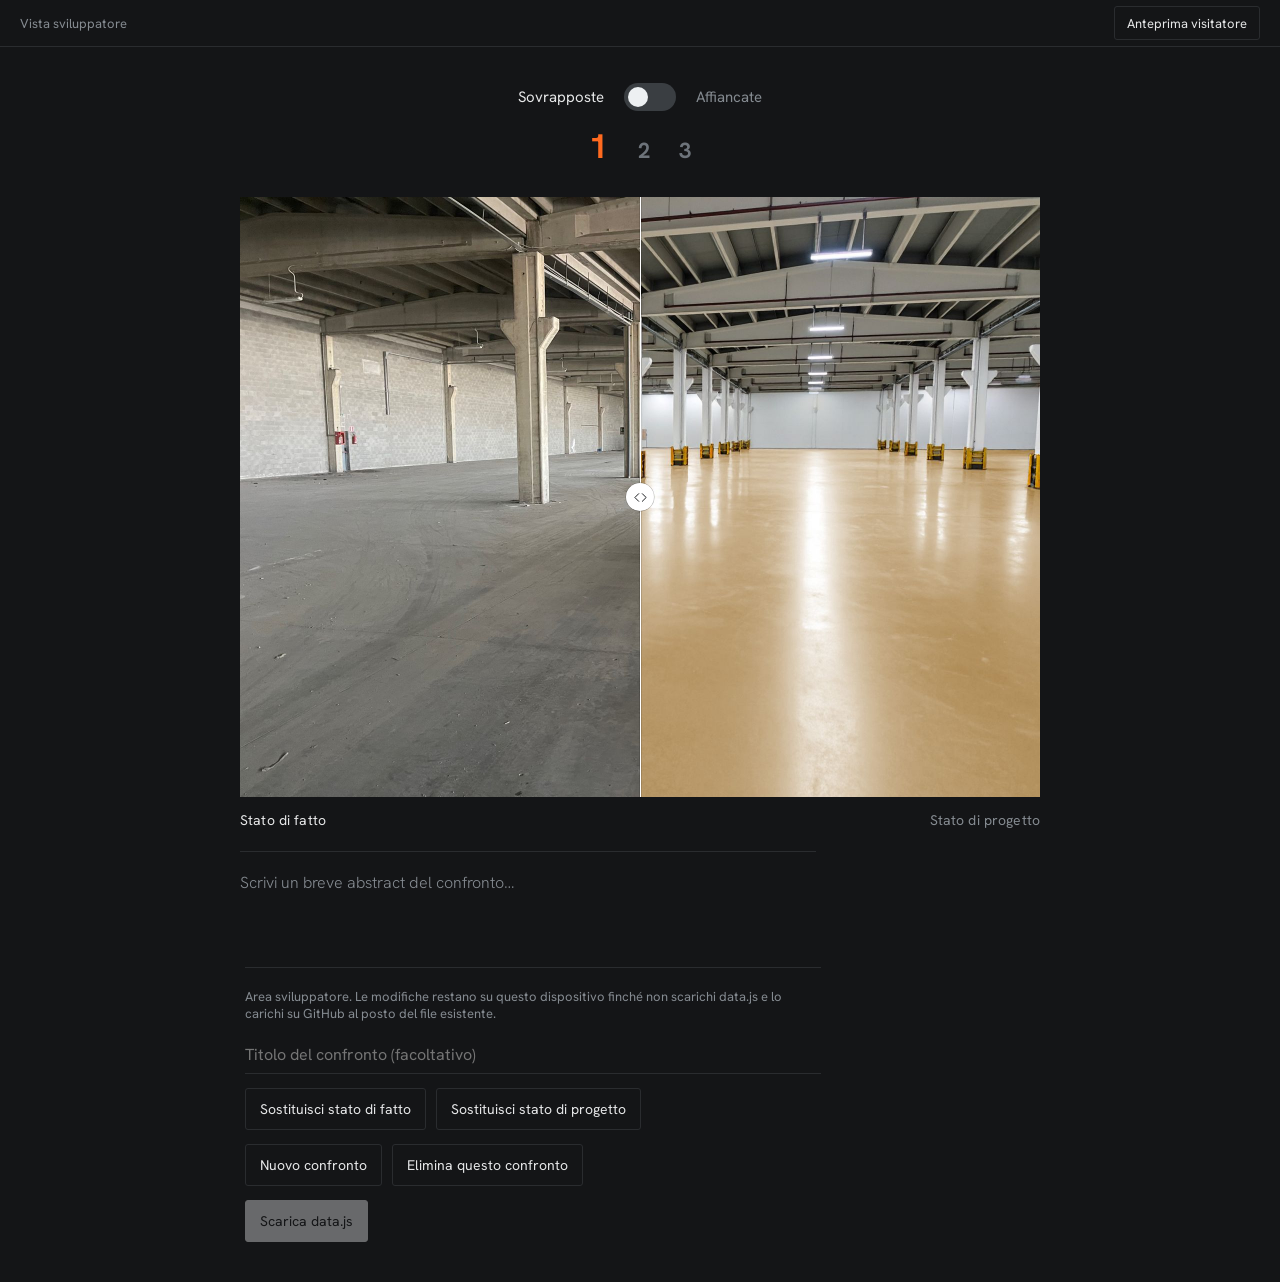
==== admin.html @ 2855e9ec "cambio file" ====
<!DOCTYPE html>
<html lang="it" data-theme="light" style="color-scheme: light;"><head>
<meta charset="utf-8">
<meta name="viewport" content="width=device-width, initial-scale=1, viewport-fit=cover">
<title>Area sviluppatore</title>
<meta name="robots" content="noindex,nofollow">
<link rel="preconnect" href="https://fonts.googleapis.com">
<link rel="preconnect" href="https://fonts.gstatic.com" crossorigin="">
<link href="https://fonts.googleapis.com/css2?family=Hanken+Grotesk:wght@300;400;500&amp;display=swap" rel="stylesheet">
<link rel="stylesheet" href="style.css">
</head>
<body>
<div id="app"></div>
<script src="data.js"></script>
<script>window.ADMIN=true;</script>
<script src="script.js"></script>

</body></html>
---- style.css ----
:root{color-scheme:dark;--bg:#141517;--ink:#e6e7e8;--mute:#858b91;--hair:#2a2c2f;--track:#3a3e42;--track-on:#7d848a;--gap:14px;--ease:cubic-bezier(.65,0,.35,1);
  box-sizing:border-box;padding-top:env(safe-area-inset-top,0px);padding-bottom:env(safe-area-inset-bottom,0px)}
html{scroll-padding-top:env(safe-area-inset-top,0px)}
*,*::before,*::after{box-sizing:border-box;-webkit-tap-highlight-color:transparent}
[hidden]{display:none!important}
html,body{margin:0}
body{min-height:100dvh;background:var(--bg);color:var(--ink);font-family:"Hanken Grotesk","Helvetica Neue",Helvetica,Arial,sans-serif;font-weight:400;-webkit-font-smoothing:antialiased;overflow-x:hidden}
#app{min-height:100dvh;display:flex;flex-direction:column}
header{display:flex;justify-content:center;padding:28px max(20px,env(safe-area-inset-right)) 0 max(20px,env(safe-area-inset-left))}
.switch{display:flex;align-items:center;gap:16px;font-size:15px;letter-spacing:.01em}
.switch .lbl{background:none;border:0;padding:0 4px;min-height:44px;font:inherit;color:var(--mute);cursor:pointer;transition:color .5s var(--ease)}
.switch .lbl[aria-pressed="true"]{color:var(--ink)}
.track{position:relative;width:52px;height:28px;border:0;border-radius:28px;background:var(--track);padding:0;cursor:pointer;transition:background .7s var(--ease)}
.track[aria-checked="true"]{background:var(--track-on)}
.track::after{content:"";position:absolute;top:4px;left:4px;width:20px;height:20px;border-radius:50%;background:#edf0f2;transition:transform .7s var(--ease)}
.track[aria-checked="true"]::after{transform:translateX(24px)}
button:focus-visible,.handle:focus-visible,input:focus-visible{outline:2px solid var(--ink);outline-offset:3px}
.tabs{display:flex;flex-wrap:wrap;justify-content:center;align-items:baseline;gap:0 26px;padding:6px 20px 0}
.tab{background:none;border:0;color:#6d737a;font:inherit;font-size:22px;font-weight:700;line-height:1.1;letter-spacing:-.01em;min-height:44px;padding:0 2px;cursor:pointer;transform-origin:50% 80%;transition:font-size .45s var(--ease),color .45s var(--ease),transform .25s var(--ease)}
@media (hover:hover){.tab:hover{color:#9aa0a6}}
.tab:active{transform:scale(1.14)}
.tab[aria-current="true"]{color:#ff6a1f;font-size:34px}
main{flex:1;display:flex;flex-direction:column;justify-content:center;align-items:center;padding:24px max(20px,env(safe-area-inset-right)) 40px max(20px,env(safe-area-inset-left))}
.frame{--ar:.75;width:min(100%,1180px);width:min(100%,1180px,max(calc((100dvh - 300px)/var(--ar)),calc(465px/var(--ar))));container-type:inline-size}
.stage{position:relative;height:calc(100cqw*var(--ar,.75));touch-action:pan-y;user-select:none;-webkit-user-select:none}
.stage.split{height:calc((100cqw - var(--gap))*var(--ar,.75)/2)}
.pane{position:absolute;top:0;height:100%;overflow:hidden;background:var(--hair)}
.pane img{display:block;width:100%;height:100%;object-fit:cover;pointer-events:none;-webkit-user-drag:none}
.pane img:not([src]){visibility:hidden}
.before{left:0;width:100%}
.after{left:0;width:100%;clip-path:inset(0 0 0 var(--pos,50%))}
.stage.split .before{width:calc((100% - var(--gap))/2)}
.stage.split .after{left:calc((100% + var(--gap))/2);width:calc((100% - var(--gap))/2);clip-path:inset(0 0 0 0%)}
.tag{position:absolute;left:10px;bottom:10px;z-index:1;font-size:13px;line-height:1;color:#fff;background:rgba(20,21,23,.6);padding:6px 9px;border-radius:2px;opacity:0;pointer-events:none;transition:opacity .5s var(--ease)}
@media (max-width:640px){
  .frame[data-o="l"] .stage.split{height:calc(200cqw*var(--ar,.75) + var(--gap))}
  .frame[data-o="l"] .stage.split .before{width:100%;height:calc((100% - var(--gap))/2)}
  .frame[data-o="l"] .stage.split .after{left:0;top:calc((100% + var(--gap))/2);width:100%;height:calc((100% - var(--gap))/2)}
  .frame[data-o="l"] .stage.split ~ .caps{display:none}
  .frame[data-o="l"] .stage.split .tag{opacity:1}
  .switch{font-size:13px;gap:10px}.frame{width:100%}.tab{font-size:18px}.tab[aria-current="true"]{font-size:27px}
}
.stage.morph{transition:height .9s var(--ease)}
.stage.morph .pane{transition:left .9s var(--ease),top .9s var(--ease),width .9s var(--ease),height .9s var(--ease),clip-path .9s var(--ease)}
.stage:not(.split){cursor:ew-resize}
.handle{position:absolute;top:0;bottom:0;left:var(--pos,50%);width:0;transition:opacity .5s var(--ease)}
.stage.split .handle{opacity:0;pointer-events:none}
.handle::before{content:"";position:absolute;top:0;bottom:0;left:-.5px;width:1px;background:#fff;box-shadow:0 0 0 .5px rgba(0,0,0,.25)}
.knob{position:absolute;top:var(--py,50%);left:0;width:28px;height:28px;margin:-14px 0 0 -14px;border-radius:50%;background:#fff;color:#1c1e20;cursor:grab;touch-action:none;display:grid;place-items:center;box-shadow:0 0 0 .5px rgba(0,0,0,.3)}
.knob svg{width:15px;height:15px;stroke:currentColor;fill:none;stroke-width:1.6;stroke-linecap:square}
.knob::after{content:"";position:absolute;inset:-10px;border-radius:50%}
.stage.dragging-both,.stage.dragging-both .knob{cursor:grabbing}
.caps{display:flex;justify-content:space-between;margin-top:14px;font-size:14px;color:var(--mute);letter-spacing:.01em}
.caps span:first-child{color:var(--ink)}
.abstract{margin-top:22px;padding-top:18px;border-top:1px solid var(--hair);max-width:64ch}
.abstract p{margin:0;font-size:16px;line-height:1.65;font-weight:300;white-space:pre-wrap}
.abstract textarea{display:block;width:100%;resize:none;overflow:hidden;background:transparent;border:0;padding:0;margin:0;color:var(--ink);font:inherit;font-size:16px;line-height:1.65;font-weight:300}
.abstract textarea::placeholder{color:var(--mute)}
.abstract textarea:focus-visible{outline:none;box-shadow:0 1px 0 var(--mute)}
.devbar{display:flex;justify-content:space-between;align-items:center;gap:12px;padding:6px max(20px,env(safe-area-inset-right)) 6px max(20px,env(safe-area-inset-left));border-bottom:1px solid var(--hair);font-size:13px;color:var(--mute)}
.barbtn{font:inherit;font-size:13px;color:var(--ink);background:none;border:1px solid var(--hair);border-radius:3px;min-height:34px;padding:0 12px;cursor:pointer}
.none{color:var(--mute);font-size:15px}
.studio{width:min(100%,64ch);margin-top:44px;padding-top:20px;border-top:1px solid var(--hair);display:flex;flex-direction:column;gap:14px}
.studio .hint{margin:0;font-size:13px;color:var(--mute)}
.studio .row{display:flex;flex-wrap:wrap;gap:10px;align-items:center}
.field{width:100%;background:transparent;border:0;border-bottom:1px solid var(--hair);color:var(--ink);font:inherit;font-size:16px;padding:8px 0}
.btn{font:inherit;font-size:14px;color:var(--ink);background:transparent;border:1px solid var(--hair);border-radius:3px;min-height:42px;padding:0 14px;cursor:pointer}
.btn.primary{background:var(--ink);color:var(--bg);border-color:var(--ink)}
.btn:disabled{opacity:.4;cursor:default}
.stat{font-size:13px;color:var(--mute)}
.stats{margin-top:18px;padding-top:20px;border-top:1px solid var(--hair)}
.srow{display:flex;justify-content:space-between;align-items:center}
.stats h2{margin:0;font-size:15px;font-weight:500}
.kpis{display:flex;gap:36px;margin:16px 0 8px}
.kpis b{display:block;font-size:34px;font-weight:700;line-height:1}
.kpis span{font-size:13px;color:var(--mute)}
.bar{display:grid;grid-template-columns:2.5em 1fr auto;align-items:center;gap:12px;padding:6px 0;font-size:14px;color:var(--mute)}
.bl{font-weight:700;color:#6d737a}
.bt{display:block;height:4px;background:var(--hair);border-radius:2px;overflow:hidden}
.bt i{display:block;height:100%;background:#6d737a}
.bar.top .bl,.bar.top .bn{color:#ff6a1f}
.bar.top .bt i{background:#ff6a1f}
@media (prefers-reduced-motion:reduce){.stage.morph,.stage.morph .pane,.tab,.track,.track::after,.handle,.tag{transition-duration:.01s!important}}
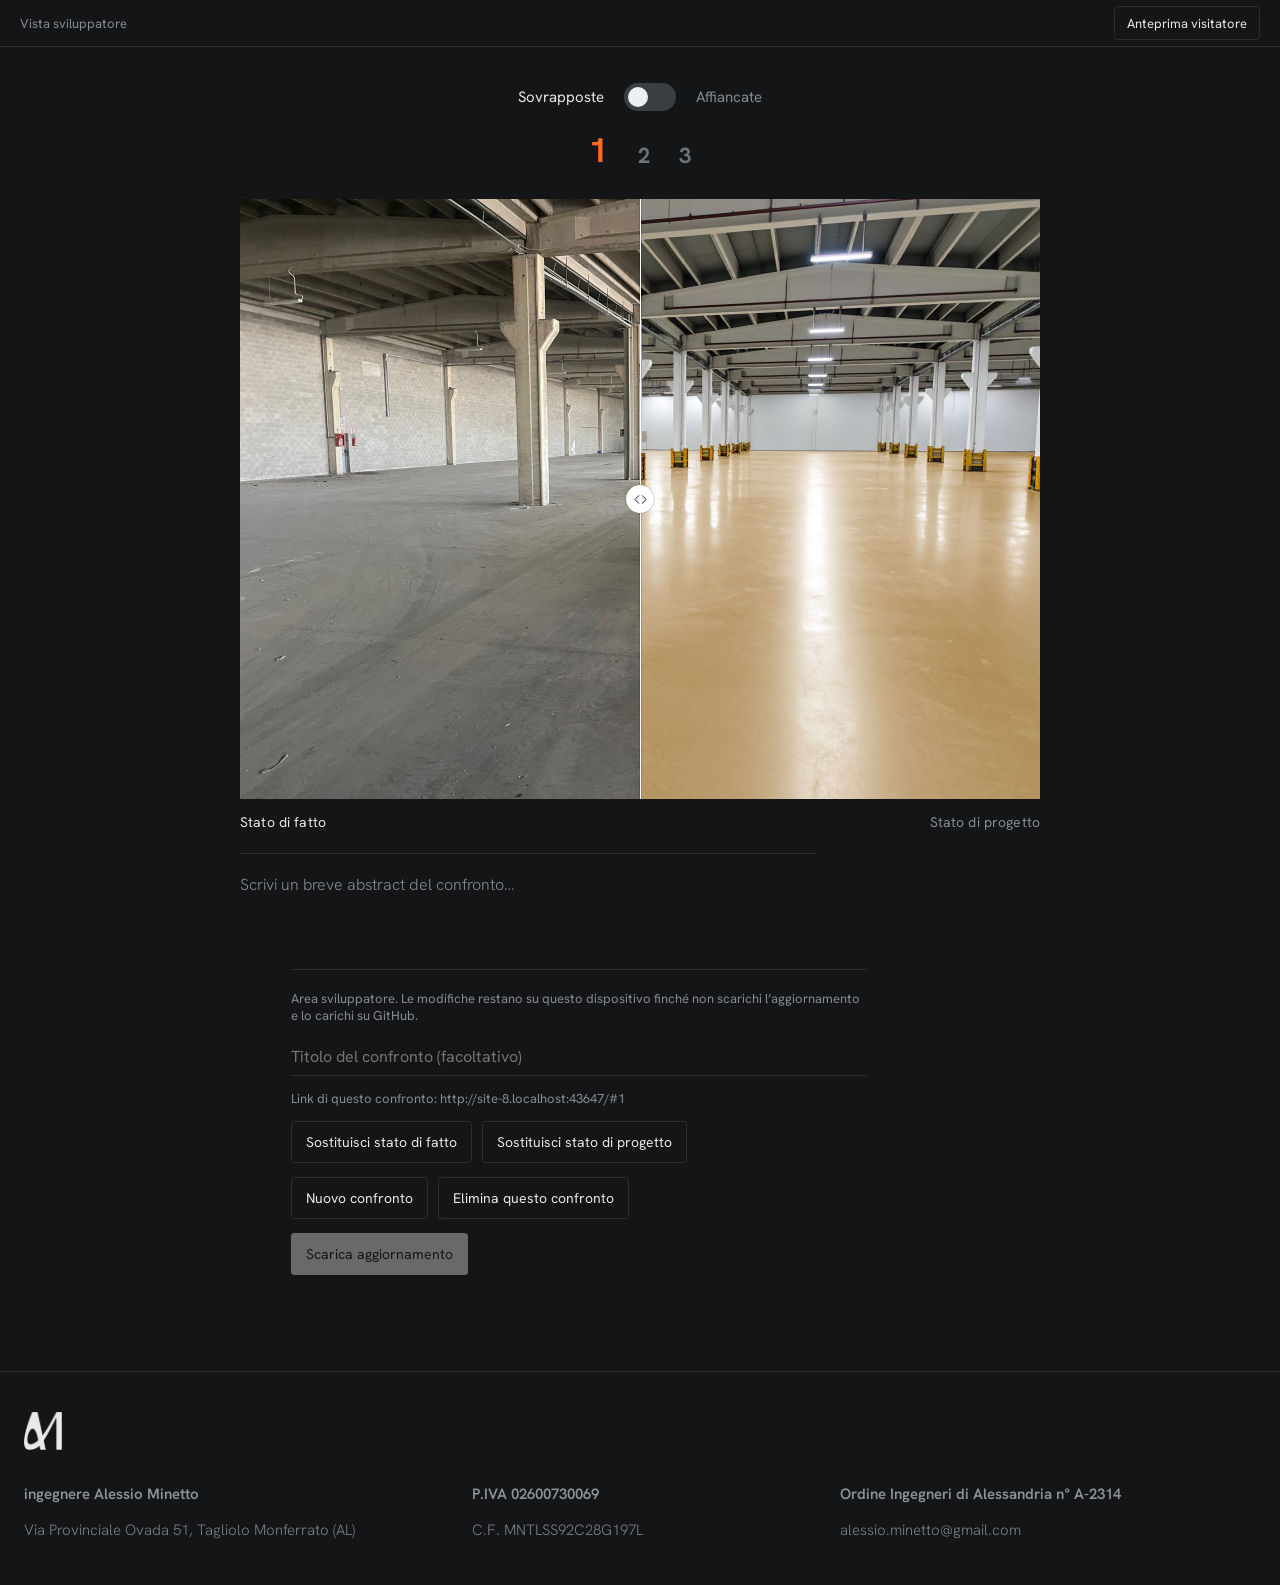
==== commit da8d44a2: "aggiornamento sito" ====
--- a/admin.html
+++ b/admin.html
@@ -1,12 +1,14 @@
 <!DOCTYPE html>
-<html lang="it" data-theme="light" style="color-scheme: light;"><head>
+<html lang="it">
+<head>
 <meta charset="utf-8">
 <meta name="viewport" content="width=device-width, initial-scale=1, viewport-fit=cover">
 <title>Area sviluppatore</title>
 <meta name="robots" content="noindex,nofollow">
+<link rel="icon" type="image/png" href="favicon.png">
 <link rel="preconnect" href="https://fonts.googleapis.com">
-<link rel="preconnect" href="https://fonts.gstatic.com" crossorigin="">
-<link href="https://fonts.googleapis.com/css2?family=Hanken+Grotesk:wght@300;400;500&amp;display=swap" rel="stylesheet">
+<link rel="preconnect" href="https://fonts.gstatic.com" crossorigin>
+<link href="https://fonts.googleapis.com/css2?family=Hanken+Grotesk:wght@300;400;500;600;700&display=swap" rel="stylesheet">
 <link rel="stylesheet" href="style.css">
 </head>
 <body>
@@ -14,5 +16,5 @@
 <script src="data.js"></script>
 <script>window.ADMIN=true;</script>
 <script src="script.js"></script>
-
-</body></html>+</body>
+</html>
--- a/style.css
+++ b/style.css
@@ -15,8 +15,8 @@
 .track::after{content:"";position:absolute;top:4px;left:4px;width:20px;height:20px;border-radius:50%;background:#edf0f2;transition:transform .7s var(--ease)}
 .track[aria-checked="true"]::after{transform:translateX(24px)}
 button:focus-visible,.handle:focus-visible,input:focus-visible{outline:2px solid var(--ink);outline-offset:3px}
-.tabs{display:flex;flex-wrap:wrap;justify-content:center;align-items:baseline;gap:0 26px;padding:6px 20px 0}
-.tab{background:none;border:0;color:#6d737a;font:inherit;font-size:22px;font-weight:700;line-height:1.1;letter-spacing:-.01em;min-height:44px;padding:0 2px;cursor:pointer;transform-origin:50% 80%;transition:font-size .45s var(--ease),color .45s var(--ease),transform .25s var(--ease)}
+.tabs{display:flex;flex-wrap:wrap;justify-content:center;align-items:flex-end;gap:0 26px;padding:6px 20px 0}
+.tab{background:none;border:0;color:#6d737a;font:inherit;font-size:22px;font-weight:700;line-height:1;letter-spacing:-.01em;height:50px;display:inline-flex;align-items:flex-end;padding:0 2px 8px;cursor:pointer;transform-origin:50% 80%;transition:font-size .45s var(--ease),color .45s var(--ease),transform .25s var(--ease)}
 @media (hover:hover){.tab:hover{color:#9aa0a6}}
 .tab:active{transform:scale(1.14)}
 .tab[aria-current="true"]{color:#ff6a1f;font-size:34px}
@@ -68,16 +68,15 @@
 .btn.primary{background:var(--ink);color:var(--bg);border-color:var(--ink)}
 .btn:disabled{opacity:.4;cursor:default}
 .stat{font-size:13px;color:var(--mute)}
-.stats{margin-top:18px;padding-top:20px;border-top:1px solid var(--hair)}
-.srow{display:flex;justify-content:space-between;align-items:center}
-.stats h2{margin:0;font-size:15px;font-weight:500}
-.kpis{display:flex;gap:36px;margin:16px 0 8px}
-.kpis b{display:block;font-size:34px;font-weight:700;line-height:1}
-.kpis span{font-size:13px;color:var(--mute)}
-.bar{display:grid;grid-template-columns:2.5em 1fr auto;align-items:center;gap:12px;padding:6px 0;font-size:14px;color:var(--mute)}
-.bl{font-weight:700;color:#6d737a}
-.bt{display:block;height:4px;background:var(--hair);border-radius:2px;overflow:hidden}
-.bt i{display:block;height:100%;background:#6d737a}
-.bar.top .bl,.bar.top .bn{color:#ff6a1f}
-.bar.top .bt i{background:#ff6a1f}
-@media (prefers-reduced-motion:reduce){.stage.morph,.stage.morph .pane,.tab,.track,.track::after,.handle,.tag{transition-duration:.01s!important}}
+}
+
+@media (max-width:640px){}
+
+.abstract h2{margin:0 0 10px;font-size:22px;font-weight:500;letter-spacing:-.005em;line-height:1.25}
+.foot{margin-top:56px;padding:40px max(24px,env(safe-area-inset-right)) 44px max(24px,env(safe-area-inset-left));border-top:1px solid var(--hair)}
+.foot .logo{display:block;width:38px;height:38px;margin-bottom:34px}
+.foot .cols{display:grid;grid-template-columns:1.25fr 1fr 1.3fr;gap:30px 48px;font-size:15px;line-height:1.35}
+.foot b{display:block;font-weight:600;color:#8d9399}
+.foot span,.foot a{display:block;margin-top:16px;font-weight:300;color:#7a8086;text-decoration:none;overflow-wrap:anywhere}
+.foot a:hover{color:var(--ink)}
+@media (max-width:760px){.foot .cols{grid-template-columns:1fr;gap:26px}}
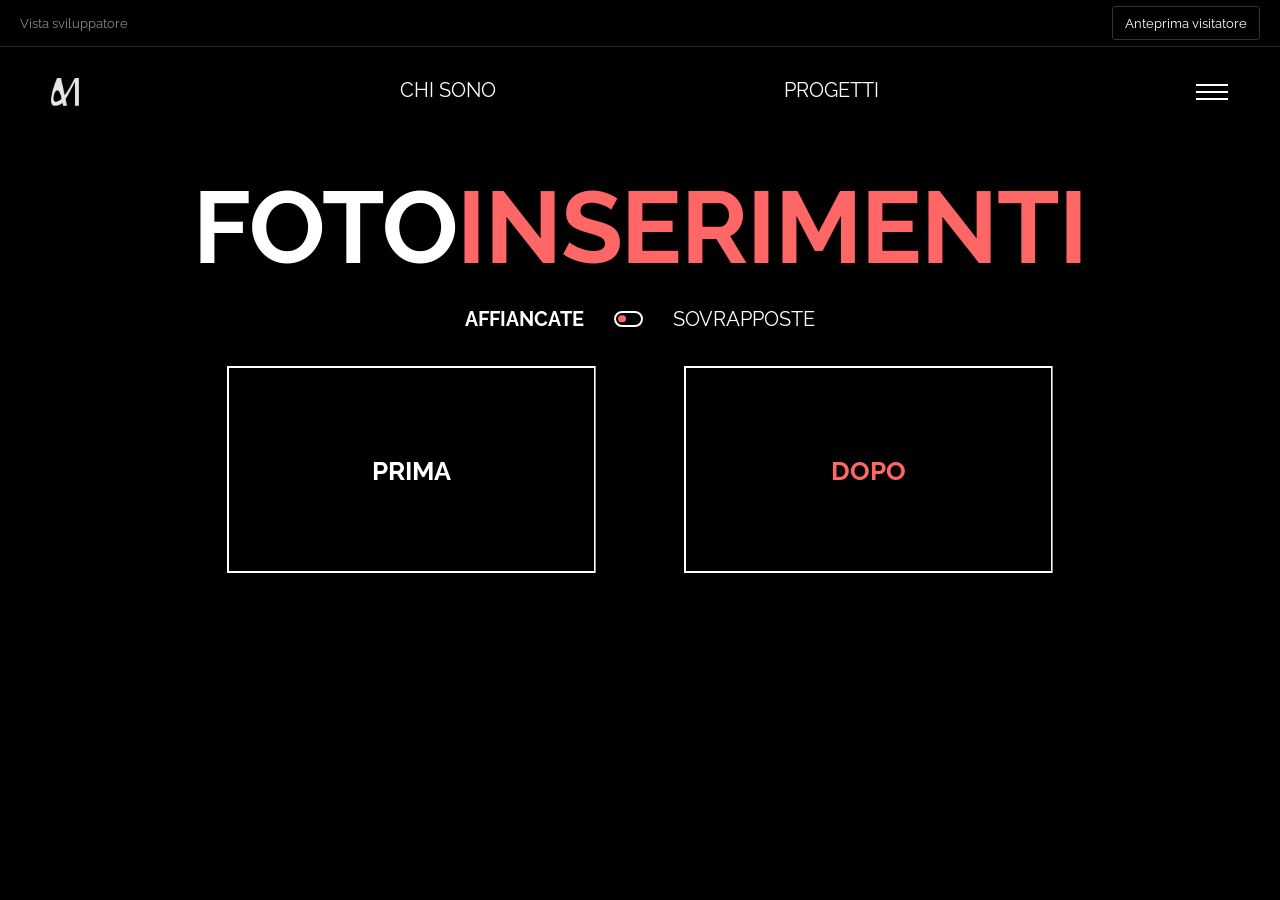
==== commit b142c0fb: "aggiornamento" ====
--- a/admin.html
+++ b/admin.html
@@ -6,9 +6,8 @@
 <title>Area sviluppatore</title>
 <meta name="robots" content="noindex,nofollow">
 <link rel="icon" type="image/png" href="favicon.png">
-<link rel="preconnect" href="https://fonts.googleapis.com">
-<link rel="preconnect" href="https://fonts.gstatic.com" crossorigin>
-<link href="https://fonts.googleapis.com/css2?family=Hanken+Grotesk:wght@300;400;500;600;700&display=swap" rel="stylesheet">
+<link rel="preload" href="fonts/raleway-400.woff2" as="font" type="font/woff2" crossorigin>
+<link rel="preload" href="fonts/raleway-700.woff2" as="font" type="font/woff2" crossorigin>
 <link rel="stylesheet" href="style.css">
 </head>
 <body>
--- a/style.css
+++ b/style.css
@@ -1,82 +1,171 @@
-:root{color-scheme:dark;--bg:#141517;--ink:#e6e7e8;--mute:#858b91;--hair:#2a2c2f;--track:#3a3e42;--track-on:#7d848a;--gap:14px;--ease:cubic-bezier(.65,0,.35,1);
+@font-face{font-family:"Raleway";font-weight:300;font-style:normal;font-display:swap;src:url("fonts/raleway-300.woff2") format("woff2")}
+@font-face{font-family:"Raleway";font-weight:400;font-style:normal;font-display:swap;src:url("fonts/raleway-400.woff2") format("woff2")}
+@font-face{font-family:"Raleway";font-weight:700;font-style:normal;font-display:swap;src:url("fonts/raleway-700.woff2") format("woff2")}
+:root{color-scheme:dark;--bg:#000;--ink:#fff;--mute:#8a8a8a;--hair:#262626;--c:#ff6666;--ease:cubic-bezier(.65,0,.35,1);
   box-sizing:border-box;padding-top:env(safe-area-inset-top,0px);padding-bottom:env(safe-area-inset-bottom,0px)}
-html{scroll-padding-top:env(safe-area-inset-top,0px)}
 *,*::before,*::after{box-sizing:border-box;-webkit-tap-highlight-color:transparent}
 [hidden]{display:none!important}
 html,body{margin:0}
-body{min-height:100dvh;background:var(--bg);color:var(--ink);font-family:"Hanken Grotesk","Helvetica Neue",Helvetica,Arial,sans-serif;font-weight:400;-webkit-font-smoothing:antialiased;overflow-x:hidden}
+body{min-height:100dvh;background:var(--bg);color:var(--ink);font-family:"Raleway","Helvetica Neue",Helvetica,Arial,sans-serif;font-weight:400;-webkit-font-smoothing:antialiased;overflow-x:hidden}
+a{color:inherit;text-decoration:none}
+button{font-family:inherit}
+button:focus-visible,a:focus-visible,input:focus-visible,textarea:focus-visible{outline:2px solid #fff;outline-offset:3px}
 #app{min-height:100dvh;display:flex;flex-direction:column}
-header{display:flex;justify-content:center;padding:28px max(20px,env(safe-area-inset-right)) 0 max(20px,env(safe-area-inset-left))}
-.switch{display:flex;align-items:center;gap:16px;font-size:15px;letter-spacing:.01em}
-.switch .lbl{background:none;border:0;padding:0 4px;min-height:44px;font:inherit;color:var(--mute);cursor:pointer;transition:color .5s var(--ease)}
-.switch .lbl[aria-pressed="true"]{color:var(--ink)}
-.track{position:relative;width:52px;height:28px;border:0;border-radius:28px;background:var(--track);padding:0;cursor:pointer;transition:background .7s var(--ease)}
-.track[aria-checked="true"]{background:var(--track-on)}
-.track::after{content:"";position:absolute;top:4px;left:4px;width:20px;height:20px;border-radius:50%;background:#edf0f2;transition:transform .7s var(--ease)}
-.track[aria-checked="true"]::after{transform:translateX(24px)}
-button:focus-visible,.handle:focus-visible,input:focus-visible{outline:2px solid var(--ink);outline-offset:3px}
-.tabs{display:flex;flex-wrap:wrap;justify-content:center;align-items:flex-end;gap:0 26px;padding:6px 20px 0}
-.tab{background:none;border:0;color:#6d737a;font:inherit;font-size:22px;font-weight:700;line-height:1;letter-spacing:-.01em;height:50px;display:inline-flex;align-items:flex-end;padding:0 2px 8px;cursor:pointer;transform-origin:50% 80%;transition:font-size .45s var(--ease),color .45s var(--ease),transform .25s var(--ease)}
-@media (hover:hover){.tab:hover{color:#9aa0a6}}
-.tab:active{transform:scale(1.14)}
-.tab[aria-current="true"]{color:#ff6a1f;font-size:34px}
-main{flex:1;display:flex;flex-direction:column;justify-content:center;align-items:center;padding:24px max(20px,env(safe-area-inset-right)) 40px max(20px,env(safe-area-inset-left))}
-.frame{--ar:.75;width:min(100%,1180px);width:min(100%,1180px,max(calc((100dvh - 300px)/var(--ar)),calc(465px/var(--ar))));container-type:inline-size}
-.stage{position:relative;height:calc(100cqw*var(--ar,.75));touch-action:pan-y;user-select:none;-webkit-user-select:none}
-.stage.split{height:calc((100cqw - var(--gap))*var(--ar,.75)/2)}
-.pane{position:absolute;top:0;height:100%;overflow:hidden;background:var(--hair)}
+
+/* intestazione */
+.top{position:sticky;top:0;z-index:30;display:flex;align-items:center;justify-content:space-between;height:clamp(64px,7vw,100px);padding:0 max(clamp(20px,4vw,58px),env(safe-area-inset-right)) 0 max(clamp(20px,4vw,58px),env(safe-area-inset-left));background:var(--bg)}
+.brand{display:block;line-height:0;position:relative;z-index:2}
+.brand img{width:clamp(24px,2.2vw,32px);height:auto}
+.nav{position:absolute;left:0;right:0;top:50%;transform:translateY(-50%);display:flex;justify-content:center;gap:max(12px,calc(30vw - 9em));font-size:clamp(13px,1.55vw,22px);pointer-events:none}
+.nav a{width:9em;text-align:center;pointer-events:auto;text-transform:uppercase;padding:8px 0}
+.nav a span{display:inline-block;border-bottom:1px solid transparent;padding-bottom:3px}
+.nav a[aria-current="page"]{font-weight:700}
+.nav a[aria-current="page"] span{border-bottom-color:#fff}
+.burger{position:relative;z-index:2;width:34px;height:34px;background:none;border:0;padding:0;cursor:pointer}
+.burger i{position:absolute;left:1px;right:1px;height:2px;background:#fff;transition:transform .45s var(--ease),opacity .3s}
+.burger i:nth-child(1){top:9px}.burger i:nth-child(2){top:16px}.burger i:nth-child(3){top:23px}
+.burger[aria-expanded="true"] i:nth-child(1){transform:translateY(7px) rotate(45deg)}
+.burger[aria-expanded="true"] i:nth-child(2){opacity:0}
+.burger[aria-expanded="true"] i:nth-child(3){transform:translateY(-7px) rotate(-45deg)}
+
+/* menu */
+.menu{position:fixed;inset:0;z-index:20;background:#000;padding:clamp(90px,12vw,150px) clamp(24px,6vw,90px) 40px;display:flex;flex-direction:column;justify-content:center;gap:48px;opacity:0;visibility:hidden;transition:opacity .45s var(--ease),visibility .45s;overflow:auto}
+.menu.open{opacity:1;visibility:visible}
+.menu nav{display:flex;flex-direction:column;gap:6px}
+.menu nav a{font-size:clamp(28px,4.4vw,56px);font-weight:700;text-transform:uppercase;line-height:1.15;width:max-content}
+.menu nav a[aria-current="page"]{color:var(--c)}
+.menu .ct{color:#fff}
+.contacts{display:flex;flex-direction:column;gap:8px;font-size:clamp(15px,1.4vw,20px)}
+.contacts b{font-weight:700;text-transform:uppercase}
+.contacts a{width:max-content;border-bottom:1px solid #444}
+.contacts small{display:block;margin-top:10px;color:var(--mute);font-weight:300;font-size:.8em;line-height:1.5}
+
+/* pagine */
+main{flex:1;padding-bottom:70px}
+.page{display:flex;flex-direction:column;align-items:center}
+.big{margin:clamp(12px,3vw,46px) 0 0;font-size:min(7.9vw,126px);font-weight:700;line-height:1.05;letter-spacing:-.01em;text-align:center;text-transform:uppercase}
+.big em{font-style:normal;color:var(--c)}
+.sw{display:flex;align-items:center;justify-content:center;gap:clamp(14px,2.3vw,34px);font-size:clamp(13px,1.55vw,22px);margin:clamp(6px,1.2vw,18px) 0 clamp(14px,2vw,30px);text-transform:uppercase}
+.work-sw{margin-top:clamp(0px,.6vw,10px)}
+.lbl{background:none;border:0;color:#fff;font:inherit;font-weight:400;cursor:pointer;padding:10px 0;text-transform:uppercase}
+.lbl[aria-pressed="true"]{font-weight:700}
+.track{position:relative;width:2.2em;height:1.2em;border:2px solid #fff;border-radius:1em;background:transparent;padding:0;cursor:pointer}
+.track::after{content:"";position:absolute;top:50%;left:.2em;width:.55em;height:.55em;border-radius:50%;background:var(--c);transform:translateY(-50%);transition:left .7s var(--ease)}
+.track[aria-checked="true"]::after{left:calc(100% - .75em)}
+
+/* componente di confronto */
+.frame{--ar:.64;--gap:8.2cqw;--ow:54.8cqw;position:relative;container-type:inline-size;margin:0 auto}
+.frame.home{--ar:.5625;--gap:10.7cqw;--ow:44.65cqw;width:min(64.5vw,1200px)}
+.frame.work{width:min(85.4vw,1600px,max(calc((100dvh - 370px)/(.548*var(--ar))),min(85.4vw,520px)))}
+.cmp{position:relative;height:calc(var(--ar)*var(--ow));touch-action:pan-y;user-select:none;-webkit-user-select:none}
+.frame.split .cmp{height:calc(var(--ar)*(100cqw - var(--gap))/2)}
+.frame.work:not(.split) .cmp{cursor:ew-resize}
+.pane{position:absolute;top:0;height:100%;overflow:hidden;left:calc((100cqw - var(--ow))/2);width:var(--ow);background:#111}
+.frame.split .pane{width:calc((100cqw - var(--gap))/2)}
+.frame.split .pane.before{left:0}
+.frame.split .pane.after{left:calc((100cqw + var(--gap))/2)}
 .pane img{display:block;width:100%;height:100%;object-fit:cover;pointer-events:none;-webkit-user-drag:none}
 .pane img:not([src]){visibility:hidden}
-.before{left:0;width:100%}
-.after{left:0;width:100%;clip-path:inset(0 0 0 var(--pos,50%))}
-.stage.split .before{width:calc((100% - var(--gap))/2)}
-.stage.split .after{left:calc((100% + var(--gap))/2);width:calc((100% - var(--gap))/2);clip-path:inset(0 0 0 0%)}
-.tag{position:absolute;left:10px;bottom:10px;z-index:1;font-size:13px;line-height:1;color:#fff;background:rgba(20,21,23,.6);padding:6px 9px;border-radius:2px;opacity:0;pointer-events:none;transition:opacity .5s var(--ease)}
-@media (max-width:640px){
-  .frame[data-o="l"] .stage.split{height:calc(200cqw*var(--ar,.75) + var(--gap))}
-  .frame[data-o="l"] .stage.split .before{width:100%;height:calc((100% - var(--gap))/2)}
-  .frame[data-o="l"] .stage.split .after{left:0;top:calc((100% + var(--gap))/2);width:100%;height:calc((100% - var(--gap))/2)}
-  .frame[data-o="l"] .stage.split ~ .caps{display:none}
-  .frame[data-o="l"] .stage.split .tag{opacity:1}
-  .switch{font-size:13px;gap:10px}.frame{width:100%}.tab{font-size:18px}.tab[aria-current="true"]{font-size:27px}
-}
-.stage.morph{transition:height .9s var(--ease)}
-.stage.morph .pane{transition:left .9s var(--ease),top .9s var(--ease),width .9s var(--ease),height .9s var(--ease),clip-path .9s var(--ease)}
-.stage:not(.split){cursor:ew-resize}
-.handle{position:absolute;top:0;bottom:0;left:var(--pos,50%);width:0;transition:opacity .5s var(--ease)}
-.stage.split .handle{opacity:0;pointer-events:none}
-.handle::before{content:"";position:absolute;top:0;bottom:0;left:-.5px;width:1px;background:#fff;box-shadow:0 0 0 .5px rgba(0,0,0,.25)}
-.knob{position:absolute;top:var(--py,50%);left:0;width:28px;height:28px;margin:-14px 0 0 -14px;border-radius:50%;background:#fff;color:#1c1e20;cursor:grab;touch-action:none;display:grid;place-items:center;box-shadow:0 0 0 .5px rgba(0,0,0,.3)}
-.knob svg{width:15px;height:15px;stroke:currentColor;fill:none;stroke-width:1.6;stroke-linecap:square}
-.knob::after{content:"";position:absolute;inset:-10px;border-radius:50%}
-.stage.dragging-both,.stage.dragging-both .knob{cursor:grabbing}
-.caps{display:flex;justify-content:space-between;margin-top:14px;font-size:14px;color:var(--mute);letter-spacing:.01em}
-.caps span:first-child{color:var(--ink)}
-.abstract{margin-top:22px;padding-top:18px;border-top:1px solid var(--hair);max-width:64ch}
-.abstract p{margin:0;font-size:16px;line-height:1.65;font-weight:300;white-space:pre-wrap}
-.abstract textarea{display:block;width:100%;resize:none;overflow:hidden;background:transparent;border:0;padding:0;margin:0;color:var(--ink);font:inherit;font-size:16px;line-height:1.65;font-weight:300}
-.abstract textarea::placeholder{color:var(--mute)}
-.abstract textarea:focus-visible{outline:none;box-shadow:0 1px 0 var(--mute)}
-.devbar{display:flex;justify-content:space-between;align-items:center;gap:12px;padding:6px max(20px,env(safe-area-inset-right)) 6px max(20px,env(safe-area-inset-left));border-bottom:1px solid var(--hair);font-size:13px;color:var(--mute)}
-.barbtn{font:inherit;font-size:13px;color:var(--ink);background:none;border:1px solid var(--hair);border-radius:3px;min-height:34px;padding:0 12px;cursor:pointer}
-.none{color:var(--mute);font-size:15px}
-.studio{width:min(100%,64ch);margin-top:44px;padding-top:20px;border-top:1px solid var(--hair);display:flex;flex-direction:column;gap:14px}
-.studio .hint{margin:0;font-size:13px;color:var(--mute)}
+.frame.work .pane.after{clip-path:inset(0 0 0 var(--pos,50%))}
+.frame.work.split .pane.after{clip-path:inset(0)}
+.frame.work .pane.after::before{content:"";position:absolute;z-index:1;top:0;bottom:0;left:var(--pos,50%);width:1px;background:#000;box-shadow:0 0 0 .5px rgba(255,255,255,.35);pointer-events:none}
+.frame.work.split .pane.after::before{opacity:0}
+
+/* home dimostrativa */
+.frame.home .pane{background:#000;border:2px solid #fff}
+.frame.home .pane.before{clip-path:inset(0 calc(100% - var(--pos,40%) + 3px) 0 0)}
+.frame.home .pane.after{clip-path:inset(0 0 0 calc(var(--pos,40%) + 3px))}
+.frame.home.split .pane.before,.frame.home.split .pane.after{clip-path:inset(0)}
+.frame.home .pane.before::after,.frame.home .pane.after::before{content:"";position:absolute;z-index:3;top:0;bottom:0;width:2px;background:#fff;pointer-events:none;opacity:1}
+.frame.home .pane.before::after{left:calc(var(--pos,40%) - 5px)}
+.frame.home .pane.after::before{left:calc(var(--pos,40%) + 3px)}
+.frame.home.split .pane.before::after,.frame.home.split .pane.after::before{opacity:0}
+.pat{position:absolute;inset:0;overflow:hidden;opacity:1;pointer-events:none}
+.frame.split .pat{opacity:0}
+.rot{position:absolute;left:50%;top:50%;width:300%;font-weight:300;letter-spacing:.04em}
+.rot .row{white-space:nowrap;line-height:1.12;overflow:hidden}
+#rotA{color:#fff;font-size:2.3cqw;transform:translate(-50%,-50%) rotate(-35deg)}
+#rotB{color:var(--c);font-size:3.3cqw;transform:translate(-50%,-50%) rotate(40deg)}
+.lab{position:absolute;z-index:2;left:50%;top:50%;transform:translate(-50%,-50%);font-size:max(13px,3.2cqw);font-weight:700;white-space:nowrap;text-transform:uppercase}
+.pane.before .lab{color:#fff}
+.pane.after .lab{color:var(--c)}
+.frame.home:not(.split) .pane.before .lab{left:calc(var(--pos,40%)/2);transform:translate(-50%,-50%) rotate(-35deg)}
+.frame.home:not(.split) .pane.after .lab{left:calc((100% + var(--pos,40%))/2);transform:translate(-50%,-50%) rotate(40deg)}
+.frame.home .hd{pointer-events:none}
+
+/* cursore sotto l'immagine */
+.under{position:relative;height:72px}
+.slider{position:absolute;left:calc((100cqw - var(--ow))/2);top:30px;width:var(--ow);height:20px;touch-action:none;cursor:pointer;transition:opacity .6s var(--ease)}
+.frame.split .slider{opacity:0;pointer-events:none}
+.ln{position:absolute;left:0;right:0;top:50%;height:2px;margin-top:-1px;background:#666}
+.ln b{position:absolute;left:0;top:0;bottom:0;width:var(--pos,50%);background:#fff}
+.dot{position:absolute;left:0;top:50%;width:7px;height:7px;margin:-3.5px 0 0 -3px;border-radius:50%;background:#fff}
+.dot.r{left:auto;right:0;margin:-3.5px -3px 0 0;background:#666}
+.hd{position:absolute;left:var(--pos,50%);top:50%;width:20px;height:20px;margin:-10px 0 0 -10px;border-radius:50%;background:var(--c);border:2px solid #fff;padding:0;cursor:grab;touch-action:none}
+
+/* didascalia */
+.cap,.cap2{font-size:clamp(12px,1vw,15px);font-weight:300;line-height:1.35}
+.cap b,.cap2 b{display:block;font-size:clamp(16px,1.5vw,22px);font-weight:700;text-transform:uppercase;line-height:1.2;margin-bottom:3px}
+.cap span,.cap2 span{display:block;overflow-wrap:anywhere}
+.cap{position:absolute;left:0;top:calc(var(--ar)*(100cqw - var(--gap))/2 + 16px);width:calc((100cqw - var(--gap))/2);text-align:left}
+.frame:not(.split) .cap{top:calc(var(--ar)*var(--ow) - var(--caph,60px));width:calc((100cqw - var(--ow))/2 - 28px);text-align:right}
+
+/* transizioni morbide tra le due viste */
+.frame.morph .cmp{transition:height .9s var(--ease)}
+.frame.morph .pane{transition:left .9s var(--ease),top .9s var(--ease),width .9s var(--ease),height .9s var(--ease),clip-path .9s var(--ease)}
+.frame.morph .cap{transition:top .9s var(--ease),width .9s var(--ease)}
+.frame.morph .under{transition:height .9s var(--ease)}
+.frame.morph .lab{transition:left .9s var(--ease),transform .9s var(--ease)}
+.frame.morph .pat,.frame.morph .pane::before,.frame.morph .pane::after{transition:opacity .9s var(--ease)}
+
+/* numeri dei progetti */
+.nums{display:flex;flex-wrap:wrap;justify-content:center;align-items:flex-end;gap:0 clamp(22px,3vw,44px);margin-top:clamp(14px,2.4vw,34px);position:relative}
+.num{background:none;border:0;color:#fff;font:inherit;font-size:clamp(20px,1.9vw,28px);font-weight:400;line-height:1;letter-spacing:-.01em;height:58px;display:inline-flex;align-items:flex-end;padding:0 2px 8px;cursor:pointer;transform-origin:50% 80%;transition:font-size .45s var(--ease),color .45s var(--ease),transform .25s var(--ease)}
+@media (hover:hover){.num:hover{color:#bbb}}
+.num:active{transform:scale(1.14)}
+.num[aria-current="true"]{color:var(--c);font-size:clamp(28px,3vw,44px);font-weight:700}
+.nums.edit .num{cursor:grab;touch-action:none;user-select:none;-webkit-user-select:none}
+.num.drag{position:relative;z-index:2;cursor:grabbing;transition:none;color:var(--c)}
+.dropmark{position:absolute;width:2px;background:var(--c);border-radius:1px;pointer-events:none}
+.none{color:var(--mute);font-size:15px;margin-top:40px}
+
+/* chi sono */
+.about .ab{display:flex;align-items:center;justify-content:center;gap:clamp(28px,5.2vw,76px);min-height:calc(100dvh - 260px);padding:20px 24px;width:100%}
+.portrait{position:relative;flex:none;width:min(294px,34vw);aspect-ratio:294/296;margin:0;border-right:2px solid #fff;border-bottom:2px solid #fff}
+.portrait img{position:absolute;left:0;bottom:0;width:118%;height:auto;display:block}
+.abt h2{margin:0;font-size:clamp(17px,1.5vw,22px);font-weight:700}
+.abt p{margin:clamp(14px,1.8vw,26px) 0 0;font-size:clamp(17px,1.5vw,22px);line-height:1.25;white-space:pre-line}
+
+/* area sviluppatore */
+.devbar{display:flex;justify-content:space-between;align-items:center;gap:12px;padding:6px max(20px,env(safe-area-inset-right)) 6px max(20px,env(safe-area-inset-left));border-bottom:1px solid var(--hair);font-size:13px;color:var(--mute);position:relative;z-index:40;background:#000}
+.barbtn{font:inherit;font-size:13px;color:#fff;background:none;border:1px solid #333;border-radius:3px;min-height:34px;padding:0 12px;cursor:pointer}
+.studio{width:min(92vw,64ch);margin:44px auto 0;padding-top:20px;border-top:1px solid var(--hair);display:flex;flex-direction:column;gap:14px;font-size:15px}
+.studio .hint{margin:0;font-size:13px;color:var(--mute);line-height:1.45}
 .studio .row{display:flex;flex-wrap:wrap;gap:10px;align-items:center}
-.field{width:100%;background:transparent;border:0;border-bottom:1px solid var(--hair);color:var(--ink);font:inherit;font-size:16px;padding:8px 0}
-.btn{font:inherit;font-size:14px;color:var(--ink);background:transparent;border:1px solid var(--hair);border-radius:3px;min-height:42px;padding:0 14px;cursor:pointer}
-.btn.primary{background:var(--ink);color:var(--bg);border-color:var(--ink)}
+.field{width:100%;background:transparent;border:0;border-bottom:1px solid #333;color:#fff;font:inherit;font-size:16px;padding:8px 0;resize:none}
+.btn{font:inherit;font-size:14px;color:#fff;background:transparent;border:1px solid #333;border-radius:3px;min-height:42px;padding:0 14px;cursor:pointer}
+.btn.primary{background:#fff;color:#000;border-color:#fff}
 .btn:disabled{opacity:.4;cursor:default}
 .stat{font-size:13px;color:var(--mute)}
+
+@media (max-width:760px){
+  .about .ab{flex-direction:column;gap:34px;min-height:0;padding:30px 24px}
+  .portrait{width:min(62vw,300px)}
+  .abt{text-align:center}
 }
-
-@media (max-width:640px){}
-
-.abstract h2{margin:0 0 10px;font-size:22px;font-weight:500;letter-spacing:-.005em;line-height:1.25}
-.foot{margin-top:56px;padding:40px max(24px,env(safe-area-inset-right)) 44px max(24px,env(safe-area-inset-left));border-top:1px solid var(--hair)}
-.foot .logo{display:block;width:38px;height:38px;margin-bottom:34px}
-.foot .cols{display:grid;grid-template-columns:1.25fr 1fr 1.3fr;gap:30px 48px;font-size:15px;line-height:1.35}
-.foot b{display:block;font-weight:600;color:#8d9399}
-.foot span,.foot a{display:block;margin-top:16px;font-weight:300;color:#7a8086;text-decoration:none;overflow-wrap:anywhere}
-.foot a:hover{color:var(--ink)}
-@media (max-width:760px){.foot .cols{grid-template-columns:1fr;gap:26px}}
+@media (max-width:640px){
+  .frame.home{width:88vw}
+  .frame.work{width:calc(100% - 40px);--ow:100cqw;--gap:4cqw}
+  .frame.work[data-o="l"]{--gap:3cqw}
+  .frame.work[data-o="l"].split .cmp{height:calc(var(--ar)*200cqw + var(--gap))}
+  .frame.work[data-o="l"].split .pane{left:0;width:100cqw;height:calc(var(--ar)*100cqw)}
+  .frame.work[data-o="l"].split .pane.after{top:calc(var(--ar)*100cqw + var(--gap))}
+  .cap,.frame:not(.split) .cap{position:static;width:auto;text-align:left;margin-top:14px}
+  .frame.work .under{height:auto!important}
+  .frame.work .slider{position:relative;left:0;top:auto;margin:24px 0 4px;width:100%}
+  .frame.work.split .slider{display:none}
+  .num{height:50px}
+}
+@media (prefers-reduced-motion:reduce){
+  .frame.morph *,.frame.morph .cmp,.track::after,.num,.menu,.burger i,.slider{transition-duration:.01s!important}
+}
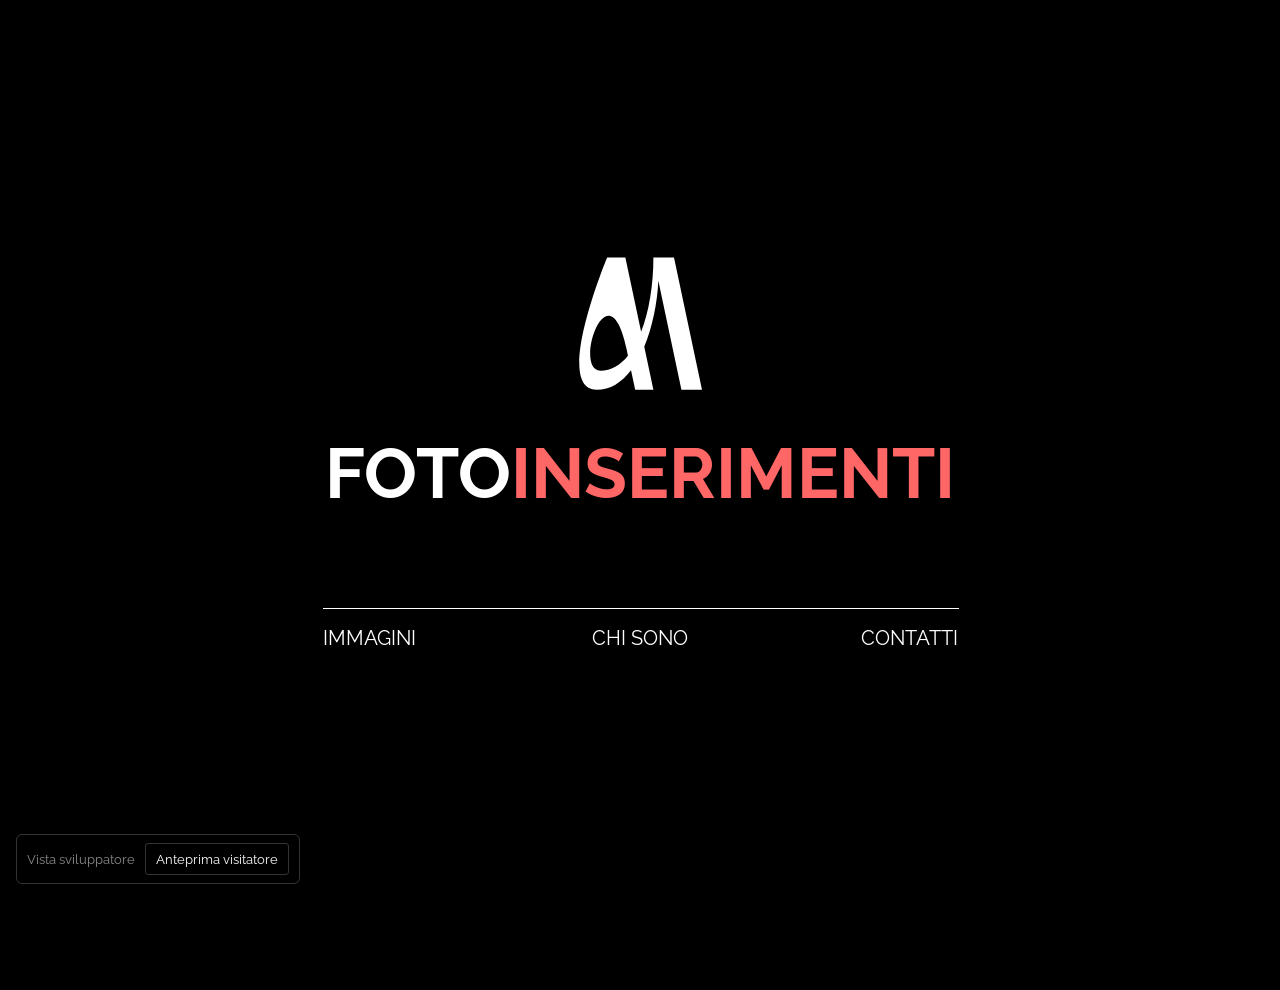
==== commit 3230a324: "aggiornamento" ====
--- a/admin.html
+++ b/admin.html
@@ -8,6 +8,7 @@
 <link rel="icon" type="image/png" href="favicon.png">
 <link rel="preload" href="fonts/raleway-400.woff2" as="font" type="font/woff2" crossorigin>
 <link rel="preload" href="fonts/raleway-700.woff2" as="font" type="font/woff2" crossorigin>
+<link rel="preload" href="fonts/raleway-800.woff2" as="font" type="font/woff2" crossorigin>
 <link rel="stylesheet" href="style.css">
 </head>
 <body>
--- a/style.css
+++ b/style.css
@@ -1,171 +1,170 @@
 @font-face{font-family:"Raleway";font-weight:300;font-style:normal;font-display:swap;src:url("fonts/raleway-300.woff2") format("woff2")}
 @font-face{font-family:"Raleway";font-weight:400;font-style:normal;font-display:swap;src:url("fonts/raleway-400.woff2") format("woff2")}
 @font-face{font-family:"Raleway";font-weight:700;font-style:normal;font-display:swap;src:url("fonts/raleway-700.woff2") format("woff2")}
-:root{color-scheme:dark;--bg:#000;--ink:#fff;--mute:#8a8a8a;--hair:#262626;--c:#ff6666;--ease:cubic-bezier(.65,0,.35,1);
-  box-sizing:border-box;padding-top:env(safe-area-inset-top,0px);padding-bottom:env(safe-area-inset-bottom,0px)}
+@font-face{font-family:"Raleway";font-weight:800;font-style:normal;font-display:swap;src:url("fonts/raleway-800.woff2") format("woff2")}
+:root{color-scheme:dark;--u:min(calc(100vw/1920),calc(100vh/1080));--c:#ff6666;--ease:cubic-bezier(.65,0,.35,1)}
+@supports (height:1dvh){:root{--u:min(calc(100vw/1920),calc(100dvh/1080))}}
 *,*::before,*::after{box-sizing:border-box;-webkit-tap-highlight-color:transparent}
 [hidden]{display:none!important}
-html,body{margin:0}
-body{min-height:100dvh;background:var(--bg);color:var(--ink);font-family:"Raleway","Helvetica Neue",Helvetica,Arial,sans-serif;font-weight:400;-webkit-font-smoothing:antialiased;overflow-x:hidden}
+html,body{margin:0;background:#000}
+body{color:#fff;font-family:"Raleway","Helvetica Neue",Helvetica,Arial,sans-serif;font-weight:400;-webkit-font-smoothing:antialiased;overflow-x:hidden}
 a{color:inherit;text-decoration:none}
 button{font-family:inherit}
-button:focus-visible,a:focus-visible,input:focus-visible,textarea:focus-visible{outline:2px solid #fff;outline-offset:3px}
-#app{min-height:100dvh;display:flex;flex-direction:column}
+a:focus-visible,button:focus-visible,input:focus-visible,textarea:focus-visible{outline:2px solid #fff;outline-offset:3px}
+.wrap{min-height:100vh;min-height:100dvh;display:flex;align-items:center;justify-content:center}
+.board{position:relative;flex:none;width:calc(1920*var(--u));height:calc(1080*var(--u))}
+.page{position:absolute;inset:0}
 
-/* intestazione */
-.top{position:sticky;top:0;z-index:30;display:flex;align-items:center;justify-content:space-between;height:clamp(64px,7vw,100px);padding:0 max(clamp(20px,4vw,58px),env(safe-area-inset-right)) 0 max(clamp(20px,4vw,58px),env(safe-area-inset-left));background:var(--bg)}
-.brand{display:block;line-height:0;position:relative;z-index:2}
-.brand img{width:clamp(24px,2.2vw,32px);height:auto}
-.nav{position:absolute;left:0;right:0;top:50%;transform:translateY(-50%);display:flex;justify-content:center;gap:max(12px,calc(30vw - 9em));font-size:clamp(13px,1.55vw,22px);pointer-events:none}
-.nav a{width:9em;text-align:center;pointer-events:auto;text-transform:uppercase;padding:8px 0}
-.nav a span{display:inline-block;border-bottom:1px solid transparent;padding-bottom:3px}
-.nav a[aria-current="page"]{font-weight:700}
-.nav a[aria-current="page"] span{border-bottom-color:#fff}
-.burger{position:relative;z-index:2;width:34px;height:34px;background:none;border:0;padding:0;cursor:pointer}
-.burger i{position:absolute;left:1px;right:1px;height:2px;background:#fff;transition:transform .45s var(--ease),opacity .3s}
-.burger i:nth-child(1){top:9px}.burger i:nth-child(2){top:16px}.burger i:nth-child(3){top:23px}
-.burger[aria-expanded="true"] i:nth-child(1){transform:translateY(7px) rotate(45deg)}
-.burger[aria-expanded="true"] i:nth-child(2){opacity:0}
-.burger[aria-expanded="true"] i:nth-child(3){transform:translateY(-7px) rotate(-45deg)}
+/* parole di navigazione: il passaggio del mouse le rende extrabold e fa comparire la linea */
+.lk{position:absolute;display:block;font-size:calc(29.5*var(--u));line-height:calc(30*var(--u));height:calc(30*var(--u));font-weight:400;text-transform:uppercase;white-space:nowrap}
+.lk::after{content:"";position:absolute;left:0;right:0;top:calc(35*var(--u));height:max(1px,calc(1.4*var(--u)));background:#fff;transform:scaleX(0);transform-origin:left center;transition:transform .4s var(--ease)}
+.lk:hover,.lk:focus-visible{font-weight:800}
+.lk:hover::after,.lk:focus-visible::after,.lk[aria-current]::after{transform:scaleX(1)}
+.lk[aria-current]{font-weight:700}
+.lk[aria-current]:hover{font-weight:800}
+.vnav{position:absolute;inset:0;pointer-events:none;z-index:5}
+.vnav .lk{pointer-events:auto;right:calc(78*var(--u));top:calc(var(--t)*var(--u))}
+.slogo{position:absolute;left:calc(76*var(--u));top:calc(59*var(--u));width:calc(37*var(--u));display:block;line-height:0;z-index:6}
+.slogo svg,.blogo svg{display:block;width:100%;height:auto}
+.blogo{position:absolute;left:calc(868*var(--u));top:calc(250*var(--u));width:calc(185.5*var(--u))}
+[data-page="home"] .vnav,[data-page="home"] .slogo,[data-page="contacts"] .slogo{display:none}
 
-/* menu */
-.menu{position:fixed;inset:0;z-index:20;background:#000;padding:clamp(90px,12vw,150px) clamp(24px,6vw,90px) 40px;display:flex;flex-direction:column;justify-content:center;gap:48px;opacity:0;visibility:hidden;transition:opacity .45s var(--ease),visibility .45s;overflow:auto}
-.menu.open{opacity:1;visibility:visible}
-.menu nav{display:flex;flex-direction:column;gap:6px}
-.menu nav a{font-size:clamp(28px,4.4vw,56px);font-weight:700;text-transform:uppercase;line-height:1.15;width:max-content}
-.menu nav a[aria-current="page"]{color:var(--c)}
-.menu .ct{color:#fff}
-.contacts{display:flex;flex-direction:column;gap:8px;font-size:clamp(15px,1.4vw,20px)}
-.contacts b{font-weight:700;text-transform:uppercase}
-.contacts a{width:max-content;border-bottom:1px solid #444}
-.contacts small{display:block;margin-top:10px;color:var(--mute);font-weight:300;font-size:.8em;line-height:1.5}
+/* home */
+.big{position:absolute;left:0;right:0;top:calc(523*var(--u));margin:0;text-align:center;font-size:calc(104.5*var(--u));line-height:calc(104.5*var(--u));font-weight:700;text-transform:uppercase;white-space:nowrap}
+.big em{font-style:normal;color:var(--c)}
+.hline{position:absolute;left:calc(484*var(--u));top:calc(777*var(--u));width:calc(954*var(--u));height:max(1px,calc(1*var(--u)));margin:0;border:0;background:#fff}
+.hl .lk{top:calc(808*var(--u))}
+.hl .l{left:calc(484*var(--u))}
+.hl .c{left:50%;transform:translateX(-50%)}
+.hl .r{right:calc(483*var(--u))}
 
-/* pagine */
-main{flex:1;padding-bottom:70px}
-.page{display:flex;flex-direction:column;align-items:center}
-.big{margin:clamp(12px,3vw,46px) 0 0;font-size:min(7.9vw,126px);font-weight:700;line-height:1.05;letter-spacing:-.01em;text-align:center;text-transform:uppercase}
-.big em{font-style:normal;color:var(--c)}
-.sw{display:flex;align-items:center;justify-content:center;gap:clamp(14px,2.3vw,34px);font-size:clamp(13px,1.55vw,22px);margin:clamp(6px,1.2vw,18px) 0 clamp(14px,2vw,30px);text-transform:uppercase}
-.work-sw{margin-top:clamp(0px,.6vw,10px)}
-.lbl{background:none;border:0;color:#fff;font:inherit;font-weight:400;cursor:pointer;padding:10px 0;text-transform:uppercase}
+/* immagini */
+#pWork{--ar:.64;--pw:min(calc(679*var(--u)),calc(calc(433*var(--u))/var(--ar)));--ph:calc(var(--pw)*var(--ar))}
+.sw{position:absolute;left:0;right:0;top:calc(169*var(--u));height:calc(35*var(--u));display:grid;grid-template-columns:1fr auto 1fr;align-items:center;column-gap:calc(22*var(--u))}
+.lbl{background:none;border:0;padding:0;color:#fff;font:inherit;font-size:calc(30*var(--u));line-height:calc(35*var(--u));font-weight:400;text-transform:uppercase;cursor:pointer;white-space:nowrap}
+.lbl:first-child{justify-self:end}
+.lbl:last-child{justify-self:start}
 .lbl[aria-pressed="true"]{font-weight:700}
-.track{position:relative;width:2.2em;height:1.2em;border:2px solid #fff;border-radius:1em;background:transparent;padding:0;cursor:pointer}
-.track::after{content:"";position:absolute;top:50%;left:.2em;width:.55em;height:.55em;border-radius:50%;background:var(--c);transform:translateY(-50%);transition:left .7s var(--ease)}
-.track[aria-checked="true"]::after{left:calc(100% - .75em)}
-
-/* componente di confronto */
-.frame{--ar:.64;--gap:8.2cqw;--ow:54.8cqw;position:relative;container-type:inline-size;margin:0 auto}
-.frame.home{--ar:.5625;--gap:10.7cqw;--ow:44.65cqw;width:min(64.5vw,1200px)}
-.frame.work{width:min(85.4vw,1600px,max(calc((100dvh - 370px)/(.548*var(--ar))),min(85.4vw,520px)))}
-.cmp{position:relative;height:calc(var(--ar)*var(--ow));touch-action:pan-y;user-select:none;-webkit-user-select:none}
-.frame.split .cmp{height:calc(var(--ar)*(100cqw - var(--gap))/2)}
-.frame.work:not(.split) .cmp{cursor:ew-resize}
-.pane{position:absolute;top:0;height:100%;overflow:hidden;left:calc((100cqw - var(--ow))/2);width:var(--ow);background:#111}
-.frame.split .pane{width:calc((100cqw - var(--gap))/2)}
-.frame.split .pane.before{left:0}
-.frame.split .pane.after{left:calc((100cqw + var(--gap))/2)}
-.pane img{display:block;width:100%;height:100%;object-fit:cover;pointer-events:none;-webkit-user-drag:none}
+.track{position:relative;width:calc(75*var(--u));height:calc(35*var(--u));border:max(2px,calc(3*var(--u))) solid #fff;border-radius:calc(35*var(--u));background:transparent;padding:0;cursor:pointer}
+.track::after{content:"";position:absolute;top:50%;left:calc(4*var(--u));width:calc(21*var(--u));height:calc(21*var(--u));border-radius:50%;background:var(--c);transform:translateY(-50%);transition:left .7s var(--ease)}
+.track[aria-checked="true"]::after{left:calc(100% - calc(25*var(--u)))}
+.stage{position:absolute;left:0;right:0;top:calc(259*var(--u));height:calc(433*var(--u));touch-action:none;user-select:none;-webkit-user-select:none;-webkit-touch-callout:none}
+#pWork:not(.split) .stage{cursor:ew-resize}
+#pWork .stage.zoomed{cursor:grab}
+.pane{position:absolute;top:calc((calc(433*var(--u)) - var(--ph))/2);width:var(--pw);height:var(--ph);left:calc(50% - var(--pw)/2);overflow:hidden;background:#111}
+#pWork.split .pane.before{left:calc(50% - var(--pw) - calc(20*var(--u)))}
+#pWork.split .pane.after{left:calc(50% + calc(20*var(--u)))}
+.pane img{display:block;width:100%;height:100%;object-fit:cover;transform-origin:0 0;will-change:transform;pointer-events:none;-webkit-user-drag:none}
 .pane img:not([src]){visibility:hidden}
-.frame.work .pane.after{clip-path:inset(0 0 0 var(--pos,50%))}
-.frame.work.split .pane.after{clip-path:inset(0)}
-.frame.work .pane.after::before{content:"";position:absolute;z-index:1;top:0;bottom:0;left:var(--pos,50%);width:1px;background:#000;box-shadow:0 0 0 .5px rgba(255,255,255,.35);pointer-events:none}
-.frame.work.split .pane.after::before{opacity:0}
-
-/* home dimostrativa */
-.frame.home .pane{background:#000;border:2px solid #fff}
-.frame.home .pane.before{clip-path:inset(0 calc(100% - var(--pos,40%) + 3px) 0 0)}
-.frame.home .pane.after{clip-path:inset(0 0 0 calc(var(--pos,40%) + 3px))}
-.frame.home.split .pane.before,.frame.home.split .pane.after{clip-path:inset(0)}
-.frame.home .pane.before::after,.frame.home .pane.after::before{content:"";position:absolute;z-index:3;top:0;bottom:0;width:2px;background:#fff;pointer-events:none;opacity:1}
-.frame.home .pane.before::after{left:calc(var(--pos,40%) - 5px)}
-.frame.home .pane.after::before{left:calc(var(--pos,40%) + 3px)}
-.frame.home.split .pane.before::after,.frame.home.split .pane.after::before{opacity:0}
-.pat{position:absolute;inset:0;overflow:hidden;opacity:1;pointer-events:none}
-.frame.split .pat{opacity:0}
-.rot{position:absolute;left:50%;top:50%;width:300%;font-weight:300;letter-spacing:.04em}
-.rot .row{white-space:nowrap;line-height:1.12;overflow:hidden}
-#rotA{color:#fff;font-size:2.3cqw;transform:translate(-50%,-50%) rotate(-35deg)}
-#rotB{color:var(--c);font-size:3.3cqw;transform:translate(-50%,-50%) rotate(40deg)}
-.lab{position:absolute;z-index:2;left:50%;top:50%;transform:translate(-50%,-50%);font-size:max(13px,3.2cqw);font-weight:700;white-space:nowrap;text-transform:uppercase}
-.pane.before .lab{color:#fff}
-.pane.after .lab{color:var(--c)}
-.frame.home:not(.split) .pane.before .lab{left:calc(var(--pos,40%)/2);transform:translate(-50%,-50%) rotate(-35deg)}
-.frame.home:not(.split) .pane.after .lab{left:calc((100% + var(--pos,40%))/2);transform:translate(-50%,-50%) rotate(40deg)}
-.frame.home .hd{pointer-events:none}
-
-/* cursore sotto l'immagine */
-.under{position:relative;height:72px}
-.slider{position:absolute;left:calc((100cqw - var(--ow))/2);top:30px;width:var(--ow);height:20px;touch-action:none;cursor:pointer;transition:opacity .6s var(--ease)}
-.frame.split .slider{opacity:0;pointer-events:none}
-.ln{position:absolute;left:0;right:0;top:50%;height:2px;margin-top:-1px;background:#666}
+.pane.after{clip-path:inset(0 0 0 var(--pos,50%))}
+#pWork.split .pane.after{clip-path:inset(0)}
+.pane.after::before{content:"";position:absolute;z-index:1;top:0;bottom:0;left:var(--pos,50%);width:max(1.5px,calc(2*var(--u)));background:#000;pointer-events:none}
+#pWork.split .pane.after::before{opacity:0}
+.cap{position:absolute;left:0;right:0;top:calc(741*var(--u));text-align:center;pointer-events:none}
+.cap b{display:block;font-size:calc(30*var(--u));line-height:calc(30*var(--u));font-weight:700;text-transform:uppercase}
+.cap span{display:block;margin-top:calc(4*var(--u));font-size:calc(20*var(--u));line-height:calc(24*var(--u));font-weight:300;overflow-wrap:anywhere}
+.slider{position:absolute;left:calc(50% - var(--pw)/2);width:var(--pw);top:calc(858*var(--u));height:calc(30*var(--u));touch-action:none;cursor:pointer;transition:opacity .6s var(--ease)}
+#pWork.split .slider{opacity:0;pointer-events:none}
+.ln{position:absolute;left:0;right:0;top:50%;height:max(2px,calc(3*var(--u)));transform:translateY(-50%);background:#666}
 .ln b{position:absolute;left:0;top:0;bottom:0;width:var(--pos,50%);background:#fff}
-.dot{position:absolute;left:0;top:50%;width:7px;height:7px;margin:-3.5px 0 0 -3px;border-radius:50%;background:#fff}
-.dot.r{left:auto;right:0;margin:-3.5px -3px 0 0;background:#666}
-.hd{position:absolute;left:var(--pos,50%);top:50%;width:20px;height:20px;margin:-10px 0 0 -10px;border-radius:50%;background:var(--c);border:2px solid #fff;padding:0;cursor:grab;touch-action:none}
-
-/* didascalia */
-.cap,.cap2{font-size:clamp(12px,1vw,15px);font-weight:300;line-height:1.35}
-.cap b,.cap2 b{display:block;font-size:clamp(16px,1.5vw,22px);font-weight:700;text-transform:uppercase;line-height:1.2;margin-bottom:3px}
-.cap span,.cap2 span{display:block;overflow-wrap:anywhere}
-.cap{position:absolute;left:0;top:calc(var(--ar)*(100cqw - var(--gap))/2 + 16px);width:calc((100cqw - var(--gap))/2);text-align:left}
-.frame:not(.split) .cap{top:calc(var(--ar)*var(--ow) - var(--caph,60px));width:calc((100cqw - var(--ow))/2 - 28px);text-align:right}
-
-/* transizioni morbide tra le due viste */
-.frame.morph .cmp{transition:height .9s var(--ease)}
-.frame.morph .pane{transition:left .9s var(--ease),top .9s var(--ease),width .9s var(--ease),height .9s var(--ease),clip-path .9s var(--ease)}
-.frame.morph .cap{transition:top .9s var(--ease),width .9s var(--ease)}
-.frame.morph .under{transition:height .9s var(--ease)}
-.frame.morph .lab{transition:left .9s var(--ease),transform .9s var(--ease)}
-.frame.morph .pat,.frame.morph .pane::before,.frame.morph .pane::after{transition:opacity .9s var(--ease)}
-
-/* numeri dei progetti */
-.nums{display:flex;flex-wrap:wrap;justify-content:center;align-items:flex-end;gap:0 clamp(22px,3vw,44px);margin-top:clamp(14px,2.4vw,34px);position:relative}
-.num{background:none;border:0;color:#fff;font:inherit;font-size:clamp(20px,1.9vw,28px);font-weight:400;line-height:1;letter-spacing:-.01em;height:58px;display:inline-flex;align-items:flex-end;padding:0 2px 8px;cursor:pointer;transform-origin:50% 80%;transition:font-size .45s var(--ease),color .45s var(--ease),transform .25s var(--ease)}
+.dot{position:absolute;left:0;top:50%;width:calc(10*var(--u));height:calc(10*var(--u));border-radius:50%;background:#fff;transform:translate(-50%,-50%)}
+.dot.r{left:100%;background:#666}
+.hd{position:absolute;left:var(--pos,50%);top:50%;width:calc(20*var(--u));height:calc(20*var(--u));border-radius:50%;background:var(--c);border:0;padding:0;transform:translate(-50%,-50%);box-shadow:0 0 0 max(2px,calc(3*var(--u))) #000,0 0 0 max(3px,calc(5*var(--u))) #fff;cursor:grab;touch-action:none}
+#pWork.morph .stage{transition:height .9s var(--ease)}
+#pWork.morph .pane{transition:left .9s var(--ease),top .9s var(--ease),width .9s var(--ease),height .9s var(--ease),clip-path .9s var(--ease)}
+.nums{position:absolute;left:0;right:0;top:calc(915*var(--u));height:calc(60*var(--u));display:flex;justify-content:center;align-items:center;flex-wrap:wrap;gap:0 calc(72*var(--u))}
+.num{background:none;border:0;padding:0;color:#fff;font:inherit;font-size:calc(40*var(--u));font-weight:400;line-height:1;cursor:pointer;transform-origin:50% 55%;transition:font-size .45s var(--ease),color .45s var(--ease),transform .25s var(--ease)}
 @media (hover:hover){.num:hover{color:#bbb}}
 .num:active{transform:scale(1.14)}
-.num[aria-current="true"]{color:var(--c);font-size:clamp(28px,3vw,44px);font-weight:700}
+.num[aria-current="true"]{color:var(--c);font-size:calc(69*var(--u));font-weight:700}
 .nums.edit .num{cursor:grab;touch-action:none;user-select:none;-webkit-user-select:none}
 .num.drag{position:relative;z-index:2;cursor:grabbing;transition:none;color:var(--c)}
 .dropmark{position:absolute;width:2px;background:var(--c);border-radius:1px;pointer-events:none}
-.none{color:var(--mute);font-size:15px;margin-top:40px}
+.none{position:absolute;left:0;right:0;top:calc(500*var(--u));margin:0;text-align:center;color:#8a8a8a;font-size:calc(24*var(--u))}
 
 /* chi sono */
-.about .ab{display:flex;align-items:center;justify-content:center;gap:clamp(28px,5.2vw,76px);min-height:calc(100dvh - 260px);padding:20px 24px;width:100%}
-.portrait{position:relative;flex:none;width:min(294px,34vw);aspect-ratio:294/296;margin:0;border-right:2px solid #fff;border-bottom:2px solid #fff}
-.portrait img{position:absolute;left:0;bottom:0;width:118%;height:auto;display:block}
-.abt h2{margin:0;font-size:clamp(17px,1.5vw,22px);font-weight:700}
-.abt p{margin:clamp(14px,1.8vw,26px) 0 0;font-size:clamp(17px,1.5vw,22px);line-height:1.25;white-space:pre-line}
+.por{position:absolute;left:calc(364*var(--u));top:calc(326*var(--u));width:calc(388*var(--u));height:calc(390*var(--u));border-right:max(2px,calc(3*var(--u))) solid #fff;border-bottom:max(2px,calc(3*var(--u))) solid #fff}
+.por img{position:absolute;right:0;bottom:0;width:calc(461*var(--u));height:auto;display:block}
+.abt{position:absolute;left:calc(853*var(--u));top:calc(537*var(--u));width:calc(900*var(--u))}
+.abt h2{margin:0;font-size:calc(30*var(--u));line-height:calc(36*var(--u));font-weight:700}
+.abt p{margin:calc(34*var(--u)) 0 0;font-size:calc(30*var(--u));line-height:calc(36*var(--u));font-weight:400;white-space:pre-line}
+
+/* contatti */
+.ct{position:absolute;left:0;right:0;text-align:center;font-size:calc(30*var(--u));line-height:calc(36*var(--u));font-weight:400}
+a.ct{left:50%;right:auto;width:max-content;transform:translateX(-50%)}
+.ct.c1{top:calc(596*var(--u))}
+.ct.c2{top:calc(678*var(--u))}
+.ct.c3{top:calc(761*var(--u))}
+.ct.c4{top:calc(846*var(--u));font-size:calc(16*var(--u));line-height:calc(24*var(--u));font-weight:300;color:#8a8a8a;white-space:pre-line}
 
 /* area sviluppatore */
-.devbar{display:flex;justify-content:space-between;align-items:center;gap:12px;padding:6px max(20px,env(safe-area-inset-right)) 6px max(20px,env(safe-area-inset-left));border-bottom:1px solid var(--hair);font-size:13px;color:var(--mute);position:relative;z-index:40;background:#000}
-.barbtn{font:inherit;font-size:13px;color:#fff;background:none;border:1px solid #333;border-radius:3px;min-height:34px;padding:0 12px;cursor:pointer}
-.studio{width:min(92vw,64ch);margin:44px auto 0;padding-top:20px;border-top:1px solid var(--hair);display:flex;flex-direction:column;gap:14px;font-size:15px}
-.studio .hint{margin:0;font-size:13px;color:var(--mute);line-height:1.45}
+.studios{display:flex;flex-direction:column;align-items:center;padding:0 0 90px}
+.studio{width:min(92vw,64ch);margin:44px auto 0;padding-top:20px;border-top:1px solid #262626;display:flex;flex-direction:column;gap:14px;font-size:15px}
+.studio .hint{margin:0;font-size:13px;color:#8a8a8a;line-height:1.45}
 .studio .row{display:flex;flex-wrap:wrap;gap:10px;align-items:center}
 .field{width:100%;background:transparent;border:0;border-bottom:1px solid #333;color:#fff;font:inherit;font-size:16px;padding:8px 0;resize:none}
 .btn{font:inherit;font-size:14px;color:#fff;background:transparent;border:1px solid #333;border-radius:3px;min-height:42px;padding:0 14px;cursor:pointer}
 .btn.primary{background:#fff;color:#000;border-color:#fff}
 .btn:disabled{opacity:.4;cursor:default}
-.stat{font-size:13px;color:var(--mute)}
+.stat{font-size:13px;color:#8a8a8a}
+.devbar{position:fixed;left:16px;bottom:16px;z-index:50;display:flex;align-items:center;gap:10px;flex-wrap:wrap;padding:8px 10px;background:rgba(0,0,0,.88);border:1px solid #333;border-radius:6px;font-size:13px;color:#8a8a8a}
+.barbtn{font:inherit;font-size:13px;color:#fff;background:none;border:1px solid #333;border-radius:3px;min-height:32px;padding:0 10px;cursor:pointer}
 
-@media (max-width:760px){
-  .about .ab{flex-direction:column;gap:34px;min-height:0;padding:30px 24px}
-  .portrait{width:min(62vw,300px)}
-  .abt{text-align:center}
+@media (prefers-reduced-motion:reduce){
+  .lk::after,.track::after,.slider,.num,#pWork.morph .stage,#pWork.morph .pane{transition-duration:.01s!important}
 }
-@media (max-width:640px){
-  .frame.home{width:88vw}
-  .frame.work{width:calc(100% - 40px);--ow:100cqw;--gap:4cqw}
-  .frame.work[data-o="l"]{--gap:3cqw}
-  .frame.work[data-o="l"].split .cmp{height:calc(var(--ar)*200cqw + var(--gap))}
-  .frame.work[data-o="l"].split .pane{left:0;width:100cqw;height:calc(var(--ar)*100cqw)}
-  .frame.work[data-o="l"].split .pane.after{top:calc(var(--ar)*100cqw + var(--gap))}
-  .cap,.frame:not(.split) .cap{position:static;width:auto;text-align:left;margin-top:14px}
-  .frame.work .under{height:auto!important}
-  .frame.work .slider{position:relative;left:0;top:auto;margin:24px 0 4px;width:100%}
-  .frame.work.split .slider{display:none}
-  .num{height:50px}
+
+/* telefoni e schermi verticali: stessa struttura, impaginata in colonna */
+@media (max-aspect-ratio:1/1),(max-width:760px){
+  .wrap{display:block;min-height:0}
+  .board{width:100%;height:auto;min-height:100vh;min-height:100dvh;display:flex;flex-direction:column}
+  .page{position:static;inset:auto;display:flex;flex-direction:column;align-items:center;flex:1}
+  .slogo{left:20px;top:18px;width:26px}
+  .vnav{inset:auto;top:20px;left:auto;right:20px;display:flex;gap:16px}
+  .lk{position:relative;font-size:12px;line-height:26px;height:26px}
+  .lk::after{top:22px;height:1px}
+  .vnav .lk{right:auto;top:auto}
+  #pHome{justify-content:center;padding:0 28px}
+  .blogo{position:static;width:84px;margin:0 auto 26px}
+  .big{position:static;font-size:calc((100vw - 56px)/8.15);line-height:1.1;margin:0 0 22px}
+  .hline{position:static;width:100%}
+  .hl{display:flex;justify-content:space-between;width:100%;margin-top:12px}
+  .hl .lk{position:relative;top:auto;left:auto;right:auto;transform:none;font-size:clamp(13px,3.6vw,18px)}
+  #pWork{padding:78px 20px 36px;--W:calc(100vw - 40px);--g:14px;--pw:var(--W);--ph:calc(var(--pw)*var(--ar))}
+  .sw{position:static;display:flex;justify-content:center;gap:12px;height:auto;margin-bottom:22px}
+  .lbl{font-size:13px;line-height:24px}
+  .track{width:46px;height:23px;border-width:2px}
+  .track::after{left:3px;width:13px;height:13px}
+  .track[aria-checked="true"]::after{left:calc(100% - 16px)}
+  .stage{position:relative;left:auto;right:auto;top:auto;width:var(--W);height:var(--ph)}
+  .pane{top:0;left:0;width:var(--pw);height:var(--ph)}
+  #pWork.split[data-o="l"] .stage{height:calc(var(--ph)*2 + var(--g))}
+  #pWork.split[data-o="l"] .pane.before{left:0;top:0}
+  #pWork.split[data-o="l"] .pane.after{left:0;top:calc(var(--ph) + var(--g))}
+  #pWork.split[data-o="p"]{--pw:calc((var(--W) - var(--g))/2)}
+  #pWork.split[data-o="p"] .pane.before{left:0}
+  #pWork.split[data-o="p"] .pane.after{left:calc(var(--pw) + var(--g))}
+  .cap{position:static;width:var(--W);margin-top:18px}
+  .cap b{font-size:18px;line-height:22px}
+  .cap span{margin-top:3px;font-size:13px;line-height:18px}
+  .slider{position:relative;left:auto;top:auto;width:var(--W);height:30px;margin-top:26px}
+  #pWork.split .slider{display:none}
+  .ln{height:2px}
+  .dot{width:8px;height:8px}
+  .hd{width:18px;height:18px;box-shadow:0 0 0 2px #000,0 0 0 4px #fff}
+  .nums{position:static;height:auto;margin-top:20px;gap:6px 30px}
+  .num{font-size:22px}
+  .num[aria-current="true"]{font-size:34px}
+  .none{position:static;margin-top:40px;font-size:15px}
+  #pAbout{padding:84px 24px 40px;justify-content:center}
+  .por{position:relative;left:auto;top:auto;width:min(62vw,300px);height:auto;aspect-ratio:388/390;margin:20px 0 30px}
+  .por img{width:119%}
+  .abt{position:static;width:auto;text-align:center}
+  .abt h2{font-size:18px;line-height:24px}
+  .abt p{margin-top:14px;font-size:17px;line-height:1.45}
+  #pContacts{padding:84px 24px 40px;justify-content:center}
+  .ct{position:static;width:auto;transform:none;font-size:17px;line-height:1.4;margin-top:26px}
+  a.ct{left:auto;right:auto;transform:none;width:auto}
+  .ct.c4{font-size:13px;line-height:1.5;margin-top:30px}
+  .devbar{left:8px;right:8px;bottom:8px}
 }
-@media (prefers-reduced-motion:reduce){
-  .frame.morph *,.frame.morph .cmp,.track::after,.num,.menu,.burger i,.slider{transition-duration:.01s!important}
-}
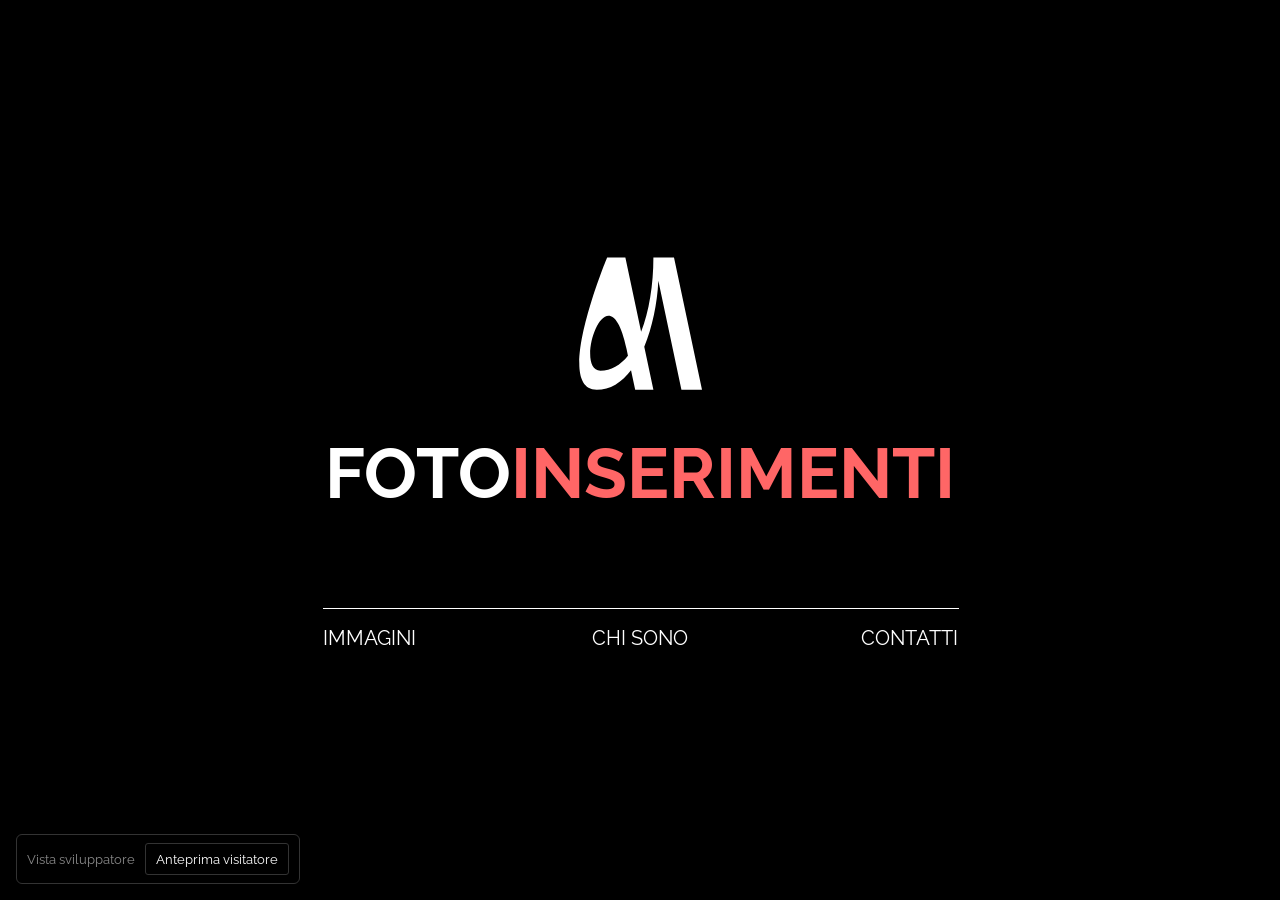
==== commit e537f4f9: "aggiornamento" ====
--- a/admin.html
+++ b/admin.html
@@ -5,7 +5,8 @@
 <meta name="viewport" content="width=device-width, initial-scale=1, viewport-fit=cover">
 <title>Area sviluppatore</title>
 <meta name="robots" content="noindex,nofollow">
-<link rel="icon" type="image/png" href="favicon.png">
+<link rel="icon" type="image/png" href="icona.png">
+<link rel="apple-touch-icon" href="icona-apple.png">
 <link rel="preload" href="fonts/raleway-400.woff2" as="font" type="font/woff2" crossorigin>
 <link rel="preload" href="fonts/raleway-700.woff2" as="font" type="font/woff2" crossorigin>
 <link rel="preload" href="fonts/raleway-800.woff2" as="font" type="font/woff2" crossorigin>
--- a/style.css
+++ b/style.css
@@ -11,7 +11,11 @@
 a{color:inherit;text-decoration:none}
 button{font-family:inherit}
 a:focus-visible,button:focus-visible,input:focus-visible,textarea:focus-visible{outline:2px solid #fff;outline-offset:3px}
-.wrap{min-height:100vh;min-height:100dvh;display:flex;align-items:center;justify-content:center}
+.home{min-height:100vh;min-height:100dvh;display:flex;align-items:center;justify-content:center}
+.site{position:relative}
+.sec{min-height:100vh;min-height:100dvh;display:flex;align-items:center;justify-content:center;scroll-snap-align:start}
+html{scroll-snap-type:y proximity}
+.fixlayer{position:fixed;inset:0;display:flex;align-items:center;justify-content:center;pointer-events:none;z-index:20}
 .board{position:relative;flex:none;width:calc(1920*var(--u));height:calc(1080*var(--u))}
 .page{position:absolute;inset:0}
 
@@ -24,10 +28,10 @@
 .lk[aria-current]:hover{font-weight:800}
 .vnav{position:absolute;inset:0;pointer-events:none;z-index:5}
 .vnav .lk{pointer-events:auto;right:calc(78*var(--u));top:calc(var(--t)*var(--u))}
-.slogo{position:absolute;left:calc(76*var(--u));top:calc(59*var(--u));width:calc(37*var(--u));display:block;line-height:0;z-index:6}
+.slogo{position:absolute;left:calc(76*var(--u));top:calc(59*var(--u));width:calc(37*var(--u));display:block;line-height:0;z-index:6;pointer-events:auto}
 .slogo svg,.blogo svg{display:block;width:100%;height:auto}
 .blogo{position:absolute;left:calc(868*var(--u));top:calc(250*var(--u));width:calc(185.5*var(--u))}
-[data-page="home"] .vnav,[data-page="home"] .slogo,[data-page="contacts"] .slogo{display:none}
+[data-active="contacts"] .slogo{display:none}
 
 /* home */
 .big{position:absolute;left:0;right:0;top:calc(523*var(--u));margin:0;text-align:center;font-size:calc(104.5*var(--u));line-height:calc(104.5*var(--u));font-weight:700;text-transform:uppercase;white-space:nowrap}
@@ -45,7 +49,7 @@
 .lbl:first-child{justify-self:end}
 .lbl:last-child{justify-self:start}
 .lbl[aria-pressed="true"]{font-weight:700}
-.track{position:relative;width:calc(75*var(--u));height:calc(35*var(--u));border:max(2px,calc(3*var(--u))) solid #fff;border-radius:calc(35*var(--u));background:transparent;padding:0;cursor:pointer}
+.track{position:relative;width:calc(75*var(--u));height:calc(35*var(--u));border:max(2px,calc(3*var(--u))) solid #fff;border-radius:999px;background:transparent;padding:0;cursor:pointer}
 .track::after{content:"";position:absolute;top:50%;left:calc(4*var(--u));width:calc(21*var(--u));height:calc(21*var(--u));border-radius:50%;background:var(--c);transform:translateY(-50%);transition:left .7s var(--ease)}
 .track[aria-checked="true"]::after{left:calc(100% - calc(25*var(--u)))}
 .stage{position:absolute;left:0;right:0;top:calc(259*var(--u));height:calc(433*var(--u));touch-action:none;user-select:none;-webkit-user-select:none;-webkit-touch-callout:none}
@@ -65,15 +69,15 @@
 .cap span{display:block;margin-top:calc(4*var(--u));font-size:calc(20*var(--u));line-height:calc(24*var(--u));font-weight:300;overflow-wrap:anywhere}
 .slider{position:absolute;left:calc(50% - var(--pw)/2);width:var(--pw);top:calc(858*var(--u));height:calc(30*var(--u));touch-action:none;cursor:pointer;transition:opacity .6s var(--ease)}
 #pWork.split .slider{opacity:0;pointer-events:none}
-.ln{position:absolute;left:0;right:0;top:50%;height:max(2px,calc(3*var(--u)));transform:translateY(-50%);background:#666}
+.ln{position:absolute;left:0;right:0;top:calc(50% - max(2px,calc(3*var(--u)))/2);height:max(2px,calc(3*var(--u)));background:#666}
 .ln b{position:absolute;left:0;top:0;bottom:0;width:var(--pos,50%);background:#fff}
 .dot{position:absolute;left:0;top:50%;width:calc(10*var(--u));height:calc(10*var(--u));border-radius:50%;background:#fff;transform:translate(-50%,-50%)}
 .dot.r{left:100%;background:#666}
 .hd{position:absolute;left:var(--pos,50%);top:50%;width:calc(20*var(--u));height:calc(20*var(--u));border-radius:50%;background:var(--c);border:0;padding:0;transform:translate(-50%,-50%);box-shadow:0 0 0 max(2px,calc(3*var(--u))) #000,0 0 0 max(3px,calc(5*var(--u))) #fff;cursor:grab;touch-action:none}
 #pWork.morph .stage{transition:height .9s var(--ease)}
 #pWork.morph .pane{transition:left .9s var(--ease),top .9s var(--ease),width .9s var(--ease),height .9s var(--ease),clip-path .9s var(--ease)}
-.nums{position:absolute;left:0;right:0;top:calc(915*var(--u));height:calc(60*var(--u));display:flex;justify-content:center;align-items:center;flex-wrap:wrap;gap:0 calc(72*var(--u))}
-.num{background:none;border:0;padding:0;color:#fff;font:inherit;font-size:calc(40*var(--u));font-weight:400;line-height:1;cursor:pointer;transform-origin:50% 55%;transition:font-size .45s var(--ease),color .45s var(--ease),transform .25s var(--ease)}
+.nums{position:absolute;left:0;right:0;top:calc(905*var(--u));height:calc(80*var(--u));display:flex;justify-content:center;align-items:center;flex-wrap:wrap}
+.num{background:none;border:0;padding:0;width:calc(92*var(--u));height:calc(80*var(--u));display:inline-flex;align-items:center;justify-content:center;color:#fff;font:inherit;font-size:calc(40*var(--u));font-weight:400;line-height:1;cursor:pointer;transform-origin:50% 55%;transition:font-size .45s var(--ease),color .45s var(--ease),transform .25s var(--ease)}
 @media (hover:hover){.num:hover{color:#bbb}}
 .num:active{transform:scale(1.14)}
 .num[aria-current="true"]{color:var(--c);font-size:calc(69*var(--u));font-weight:700}
@@ -98,8 +102,7 @@
 .ct.c4{top:calc(846*var(--u));font-size:calc(16*var(--u));line-height:calc(24*var(--u));font-weight:300;color:#8a8a8a;white-space:pre-line}
 
 /* area sviluppatore */
-.studios{display:flex;flex-direction:column;align-items:center;padding:0 0 90px}
-.studio{width:min(92vw,64ch);margin:44px auto 0;padding-top:20px;border-top:1px solid #262626;display:flex;flex-direction:column;gap:14px;font-size:15px}
+.studio{width:min(92vw,64ch);margin:40px auto 60px;padding-top:20px;border-top:1px solid #262626;display:flex;flex-direction:column;gap:14px;font-size:15px}
 .studio .hint{margin:0;font-size:13px;color:#8a8a8a;line-height:1.45}
 .studio .row{display:flex;flex-wrap:wrap;gap:10px;align-items:center}
 .field{width:100%;background:transparent;border:0;border-bottom:1px solid #333;color:#fff;font:inherit;font-size:16px;padding:8px 0;resize:none}
@@ -116,7 +119,10 @@
 
 /* telefoni e schermi verticali: stessa struttura, impaginata in colonna */
 @media (max-aspect-ratio:1/1),(max-width:760px){
-  .wrap{display:block;min-height:0}
+  .home,.site,.sec{display:block;min-height:0}
+  .sec:not(.on){display:none}
+  .fixlayer{position:absolute;inset:0 0 auto 0;height:70px;display:block}
+  .fixlayer .board{width:100%;height:100%;min-height:0;display:block}
   .board{width:100%;height:auto;min-height:100vh;min-height:100dvh;display:flex;flex-direction:column}
   .page{position:static;inset:auto;display:flex;flex-direction:column;align-items:center;flex:1}
   .slogo{left:20px;top:18px;width:26px}
@@ -133,7 +139,7 @@
   #pWork{padding:78px 20px 36px;--W:calc(100vw - 40px);--g:14px;--pw:var(--W);--ph:calc(var(--pw)*var(--ar))}
   .sw{position:static;display:flex;justify-content:center;gap:12px;height:auto;margin-bottom:22px}
   .lbl{font-size:13px;line-height:24px}
-  .track{width:46px;height:23px;border-width:2px}
+  .track{width:46px;height:23px;border-width:2px;border-radius:999px}
   .track::after{left:3px;width:13px;height:13px}
   .track[aria-checked="true"]::after{left:calc(100% - 16px)}
   .stage{position:relative;left:auto;right:auto;top:auto;width:var(--W);height:var(--ph)}
@@ -152,8 +158,8 @@
   .ln{height:2px}
   .dot{width:8px;height:8px}
   .hd{width:18px;height:18px;box-shadow:0 0 0 2px #000,0 0 0 4px #fff}
-  .nums{position:static;height:auto;margin-top:20px;gap:6px 30px}
-  .num{font-size:22px}
+  .nums{position:static;height:auto;margin-top:20px}
+  .num{width:56px;height:56px;font-size:22px}
   .num[aria-current="true"]{font-size:34px}
   .none{position:static;margin-top:40px;font-size:15px}
   #pAbout{padding:84px 24px 40px;justify-content:center}
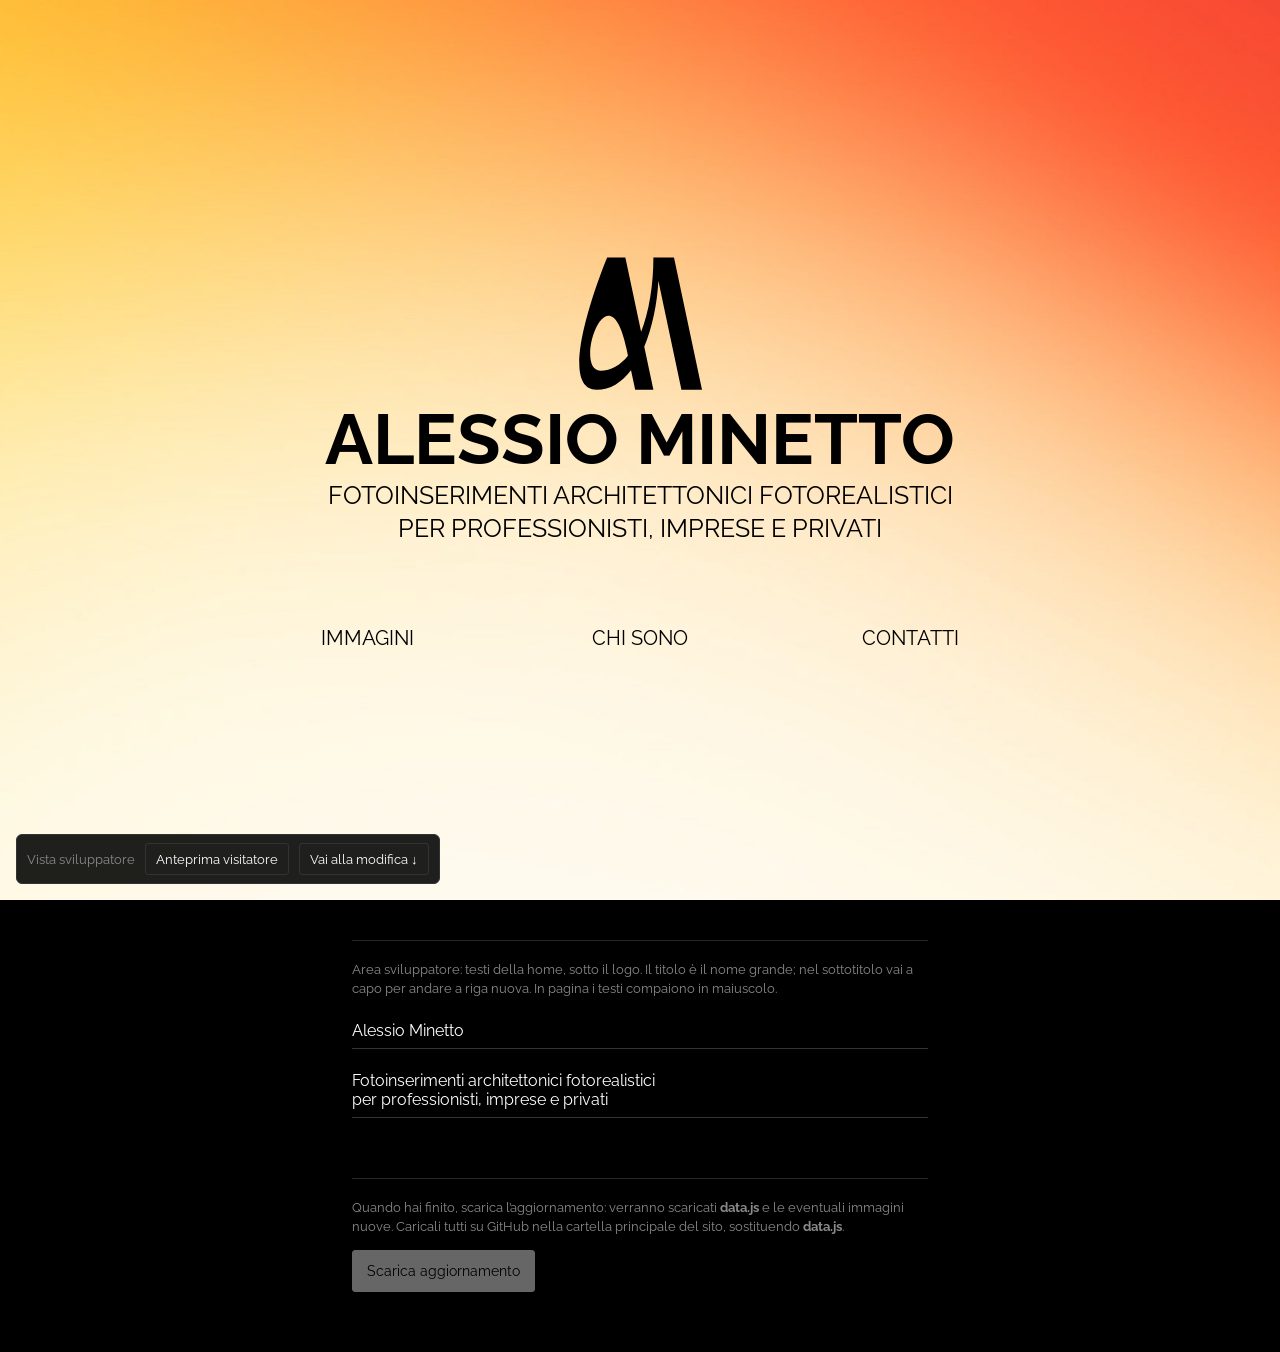
==== commit 3addc7ba: "aggiornamento" ====
--- a/admin.html
+++ b/admin.html
@@ -10,6 +10,8 @@
 <link rel="preload" href="fonts/raleway-400.woff2" as="font" type="font/woff2" crossorigin>
 <link rel="preload" href="fonts/raleway-700.woff2" as="font" type="font/woff2" crossorigin>
 <link rel="preload" href="fonts/raleway-800.woff2" as="font" type="font/woff2" crossorigin>
+<link rel="preload" as="image" href="sfondo-home.jpg" media="(min-aspect-ratio:1/1) and (min-width:761px)">
+<link rel="preload" as="image" href="sfondo-home-mobile.jpg" media="(max-aspect-ratio:1/1), (max-width:760px)">
 <link rel="stylesheet" href="style.css">
 </head>
 <body>
--- a/style.css
+++ b/style.css
@@ -21,7 +21,7 @@
 
 /* parole di navigazione: il passaggio del mouse le rende extrabold e fa comparire la linea */
 .lk{position:absolute;display:block;font-size:calc(29.5*var(--u));line-height:calc(30*var(--u));height:calc(30*var(--u));font-weight:400;text-transform:uppercase;white-space:nowrap}
-.lk::after{content:"";position:absolute;left:0;right:0;top:calc(35*var(--u));height:max(1px,calc(1.4*var(--u)));background:#fff;transform:scaleX(0);transform-origin:left center;transition:transform .4s var(--ease)}
+.lk::after{content:"";position:absolute;left:0;right:0;top:calc(35*var(--u));height:max(1px,calc(1.4*var(--u)));background:currentColor;transform:scaleX(0);transform-origin:left center;transition:transform .4s var(--ease)}
 .lk:hover,.lk:focus-visible{font-weight:800}
 .lk:hover::after,.lk:focus-visible::after,.lk[aria-current]::after{transform:scaleX(1)}
 .lk[aria-current]{font-weight:700}
@@ -34,13 +34,12 @@
 [data-active="contacts"] .slogo{display:none}
 
 /* home */
-.big{position:absolute;left:0;right:0;top:calc(523*var(--u));margin:0;text-align:center;font-size:calc(104.5*var(--u));line-height:calc(104.5*var(--u));font-weight:700;text-transform:uppercase;white-space:nowrap}
-.big em{font-style:normal;color:var(--c)}
-.hline{position:absolute;left:calc(484*var(--u));top:calc(777*var(--u));width:calc(954*var(--u));height:max(1px,calc(1*var(--u)));margin:0;border:0;background:#fff}
-.hl .lk{top:calc(808*var(--u))}
-.hl .l{left:calc(484*var(--u))}
+.big{position:absolute;left:0;right:0;top:calc(473*var(--u));margin:0;text-align:center;font-size:calc(106*var(--u));line-height:calc(106*var(--u));font-weight:700;text-transform:uppercase;white-space:nowrap}
+.sub{position:absolute;left:0;right:0;top:calc(584*var(--u));margin:0;text-align:center;font-size:calc(38*var(--u));line-height:calc(49*var(--u));font-weight:400;text-transform:uppercase;white-space:pre-line}
+.hl .lk{top:calc(809*var(--u))}
+.hl .l{left:calc(482*var(--u))}
 .hl .c{left:50%;transform:translateX(-50%)}
-.hl .r{right:calc(483*var(--u))}
+.hl .r{right:calc(482*var(--u))}
 
 /* immagini */
 #pWork{--ar:.64;--pw:min(calc(679*var(--u)),calc(calc(433*var(--u))/var(--ar)));--ph:calc(var(--pw)*var(--ar))}
@@ -52,7 +51,7 @@
 .track{position:relative;width:calc(75*var(--u));height:calc(35*var(--u));border:max(2px,calc(3*var(--u))) solid #fff;border-radius:999px;background:transparent;padding:0;cursor:pointer}
 .track::after{content:"";position:absolute;top:50%;left:calc(4*var(--u));width:calc(21*var(--u));height:calc(21*var(--u));border-radius:50%;background:var(--c);transform:translateY(-50%);transition:left .7s var(--ease)}
 .track[aria-checked="true"]::after{left:calc(100% - calc(25*var(--u)))}
-.stage{position:absolute;left:0;right:0;top:calc(259*var(--u));height:calc(433*var(--u));touch-action:none;user-select:none;-webkit-user-select:none;-webkit-touch-callout:none}
+.stage{position:absolute;left:0;right:0;top:calc(259*var(--u));height:calc(433*var(--u));touch-action:auto;user-select:none;-webkit-user-select:none;-webkit-touch-callout:none}
 #pWork:not(.split) .stage{cursor:ew-resize}
 #pWork .stage.zoomed{cursor:grab}
 .pane{position:absolute;top:calc((calc(433*var(--u)) - var(--ph))/2);width:var(--pw);height:var(--ph);left:calc(50% - var(--pw)/2);overflow:hidden;background:#111}
@@ -62,8 +61,8 @@
 .pane img:not([src]){visibility:hidden}
 .pane.after{clip-path:inset(0 0 0 var(--pos,50%))}
 #pWork.split .pane.after{clip-path:inset(0)}
-.pane.after::before{content:"";position:absolute;z-index:1;top:0;bottom:0;left:var(--pos,50%);width:max(1.5px,calc(2*var(--u)));background:#000;pointer-events:none}
-#pWork.split .pane.after::before{opacity:0}
+.pane.after::before{content:"";position:absolute;z-index:1;top:0;bottom:0;left:var(--pos,50%);width:max(1.5px,calc(2*var(--u)));background:#000;pointer-events:none;opacity:1;transition:opacity .25s var(--ease) .9s}
+#pWork.split .pane.after::before{opacity:0;transition:none}
 .cap{position:absolute;left:0;right:0;top:calc(741*var(--u));text-align:center;pointer-events:none}
 .cap b{display:block;font-size:calc(30*var(--u));line-height:calc(30*var(--u));font-weight:700;text-transform:uppercase}
 .cap span{display:block;margin-top:calc(4*var(--u));font-size:calc(20*var(--u));line-height:calc(24*var(--u));font-weight:300;overflow-wrap:anywhere}
@@ -87,9 +86,9 @@
 .none{position:absolute;left:0;right:0;top:calc(500*var(--u));margin:0;text-align:center;color:#8a8a8a;font-size:calc(24*var(--u))}
 
 /* chi sono */
-.por{position:absolute;left:calc(364*var(--u));top:calc(326*var(--u));width:calc(388*var(--u));height:calc(390*var(--u));border-right:max(2px,calc(3*var(--u))) solid #fff;border-bottom:max(2px,calc(3*var(--u))) solid #fff}
+.por{position:absolute;left:calc(364*var(--u));top:calc(326*var(--u));width:calc(388*var(--u));height:calc(390*var(--u))}
 .por img{position:absolute;right:0;bottom:0;width:calc(461*var(--u));height:auto;display:block}
-.abt{position:absolute;left:calc(853*var(--u));top:calc(537*var(--u));width:calc(900*var(--u))}
+.abt{position:absolute;left:calc(853*var(--u));top:calc(309*var(--u));width:calc(900*var(--u));height:calc(390*var(--u));display:flex;flex-direction:column;justify-content:center}
 .abt h2{margin:0;font-size:calc(30*var(--u));line-height:calc(36*var(--u));font-weight:700}
 .abt p{margin:calc(34*var(--u)) 0 0;font-size:calc(30*var(--u));line-height:calc(36*var(--u));font-weight:400;white-space:pre-line}
 
@@ -119,9 +118,9 @@
 
 /* telefoni e schermi verticali: stessa struttura, impaginata in colonna */
 @media (max-aspect-ratio:1/1),(max-width:760px){
+  html{scroll-snap-type:none}
   .home,.site,.sec{display:block;min-height:0}
-  .sec:not(.on){display:none}
-  .fixlayer{position:absolute;inset:0 0 auto 0;height:70px;display:block}
+  .fixlayer{position:fixed;inset:0 0 auto 0;height:62px;display:block;background:#000}
   .fixlayer .board{width:100%;height:100%;min-height:0;display:block}
   .board{width:100%;height:auto;min-height:100vh;min-height:100dvh;display:flex;flex-direction:column}
   .page{position:static;inset:auto;display:flex;flex-direction:column;align-items:center;flex:1}
@@ -132,9 +131,9 @@
   .vnav .lk{right:auto;top:auto}
   #pHome{justify-content:center;padding:0 28px}
   .blogo{position:static;width:84px;margin:0 auto 26px}
-  .big{position:static;font-size:calc((100vw - 56px)/8.15);line-height:1.1;margin:0 0 22px}
-  .hline{position:static;width:100%}
-  .hl{display:flex;justify-content:space-between;width:100%;margin-top:12px}
+  .big{position:static;font-size:calc((100vw - 56px)/9.3);line-height:1.1;margin:0 0 14px}
+  .sub{position:static;font-size:calc((100vw - 56px)/26.8);line-height:1.4;margin:0 0 46px;text-wrap:balance}
+  .hl{display:flex;justify-content:space-between;width:100%;margin-top:6px}
   .hl .lk{position:relative;top:auto;left:auto;right:auto;transform:none;font-size:clamp(13px,3.6vw,18px)}
   #pWork{padding:78px 20px 36px;--W:calc(100vw - 40px);--g:14px;--pw:var(--W);--ph:calc(var(--pw)*var(--ar))}
   .sw{position:static;display:flex;justify-content:center;gap:12px;height:auto;margin-bottom:22px}
@@ -163,9 +162,9 @@
   .num[aria-current="true"]{font-size:34px}
   .none{position:static;margin-top:40px;font-size:15px}
   #pAbout{padding:84px 24px 40px;justify-content:center}
-  .por{position:relative;left:auto;top:auto;width:min(62vw,300px);height:auto;aspect-ratio:388/390;margin:20px 0 30px}
-  .por img{width:119%}
-  .abt{position:static;width:auto;text-align:center}
+  .por{position:relative;left:auto;top:auto;width:min(70vw,320px);height:auto;aspect-ratio:1;margin:20px auto 30px}
+  .por img{position:static;width:100%;height:auto;display:block}
+  .abt{position:static;width:auto;height:auto;display:block;text-align:center}
   .abt h2{font-size:18px;line-height:24px}
   .abt p{margin-top:14px;font-size:17px;line-height:1.45}
   #pContacts{padding:84px 24px 40px;justify-content:center}
@@ -174,3 +173,15 @@
   .ct.c4{font-size:13px;line-height:1.5;margin-top:30px}
   .devbar{left:8px;right:8px;bottom:8px}
 }
+
+.studio .hint.miss{color:#ff6666}
+
+/* avviso sulle immagini: un dito scorre la pagina, due dita spostano l'immagine */
+.veil{position:absolute;inset:0;z-index:3;display:flex;align-items:center;justify-content:center;padding:16px;text-align:center;background:rgba(0,0,0,.55);color:#fff;font-size:max(13px,calc(24*var(--u)));font-weight:400;line-height:1.3;opacity:0;pointer-events:none;transition:opacity .25s var(--ease)}
+.stage.hint .veil{opacity:1}
+@media (hover:hover) and (pointer:fine){.veil{display:none}}
+@media (max-aspect-ratio:1/1),(max-width:760px){.veil{font-size:clamp(13px,3.7vw,17px)}}
+
+/* home: sfondo sfumato, testi e logo in nero */
+.home{background:#fff4dd url("sfondo-home.jpg") center/cover no-repeat;color:#000}
+@media (max-aspect-ratio:1/1),(max-width:760px){.home{background-image:url("sfondo-home-mobile.jpg")}}
